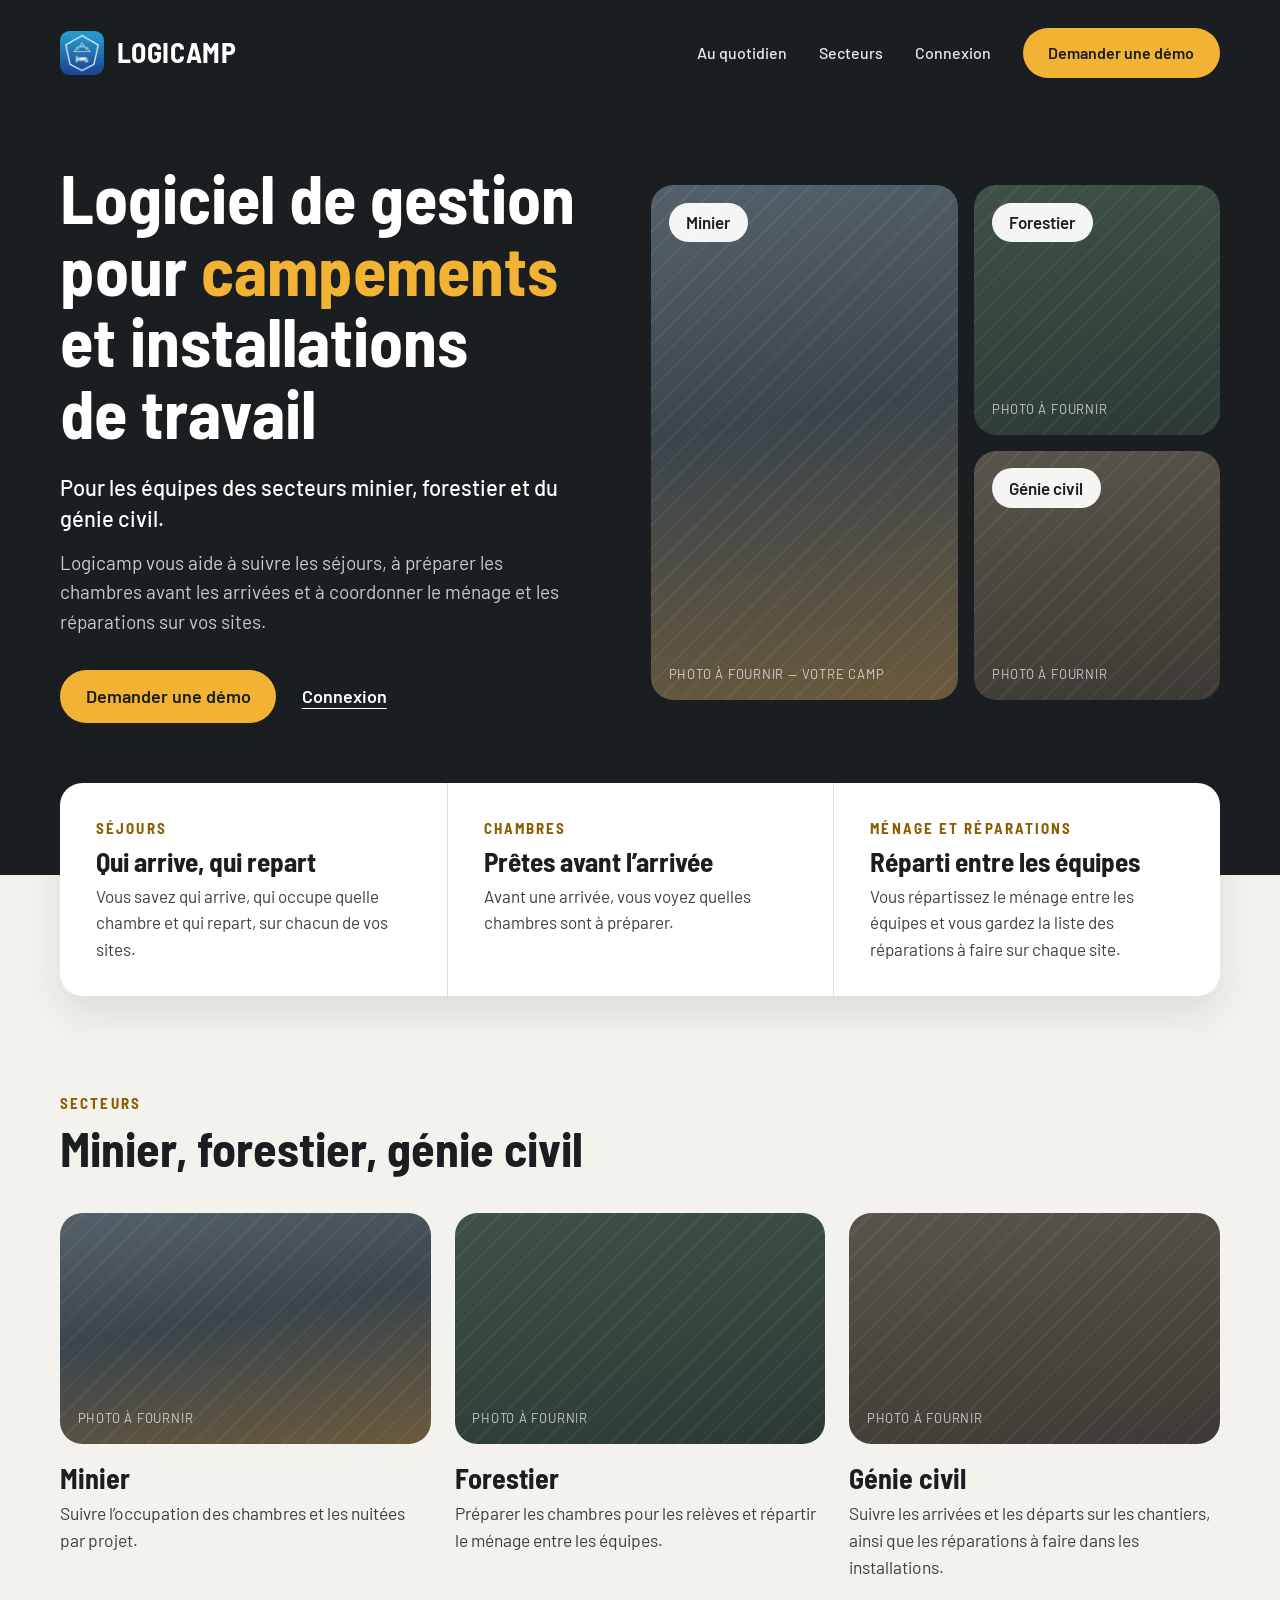
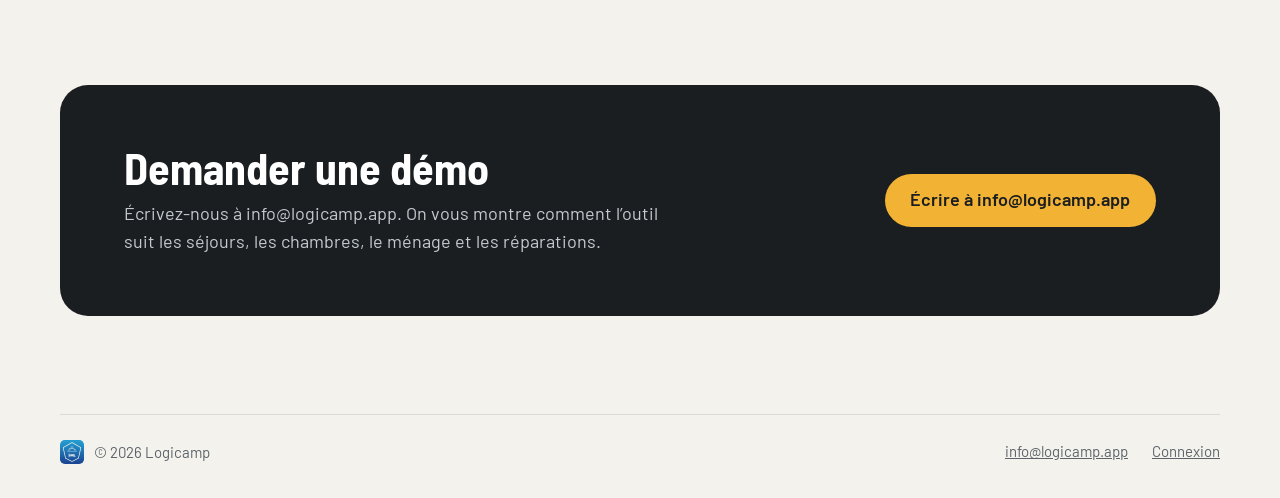
==== index.html @ d8a94d96 "Mettre le logo de Logicamp dans la vitrine Le logo de l'application (icône publique de logicamp.app)" ====
<!DOCTYPE html>
<html lang="fr-CA">
<head>
  <meta charset="utf-8">
  <meta name="viewport" content="width=device-width, initial-scale=1">

  <title>Logicamp — Logiciel de gestion pour campements et installations de travail</title>
  <meta name="description" content="Logiciel de gestion pour campements et installations de travail des secteurs minier, forestier et du génie civil : séjours, chambres, ménage et réparations.">
  <link rel="canonical" href="https://logicamp.ca/">
  <meta name="theme-color" content="#1a1e21">
  <link rel="icon" type="image/png" sizes="192x192" href="images/logo-logicamp.png">
  <link rel="apple-touch-icon" href="images/logo-logicamp.png">

  <meta property="og:type" content="website">
  <meta property="og:locale" content="fr_CA">
  <meta property="og:site_name" content="Logicamp">
  <meta property="og:url" content="https://logicamp.ca/">
  <meta property="og:title" content="Logicamp — Logiciel de gestion pour campements et installations de travail">
  <meta property="og:description" content="Logiciel de gestion pour campements et installations de travail des secteurs minier, forestier et du génie civil : séjours, chambres, ménage et réparations.">

  <link rel="preload" href="fonts/barlow-semi-condensed-latin-700-normal.woff2" as="font" type="font/woff2" crossorigin>
  <link rel="preload" href="fonts/barlow-latin-400-normal.woff2" as="font" type="font/woff2" crossorigin>
  <link rel="stylesheet" href="styles.css">
</head>
<body>

  <header class="entete-fond">
    <div class="entete contenu">
      <a class="marque" href="/"><img class="marque__logo" src="images/logo-logicamp.png" alt="" width="44" height="44">Logicamp</a>
      <nav class="navigation" aria-label="Navigation principale">
        <a href="#quotidien">Au quotidien</a>
        <a href="#secteurs">Secteurs</a>
        <a href="https://logicamp.app">Connexion</a>
        <a class="pilule" href="mailto:info@logicamp.app">Demander une démo</a>
      </nav>
    </div>
  </header>

  <main id="contenu">
  <div class="haut">
    <section class="accueil contenu">
      <div class="accueil__texte">
        <h1>Logiciel de gestion pour <em>campements</em> et installations de travail</h1>
        <p class="accueil__sous-titre">Pour les équipes des secteurs minier, forestier et du génie civil.</p>
        <p class="accueil__intro">Logicamp vous aide à suivre les séjours, à préparer les chambres avant les arrivées et à coordonner le ménage et les réparations sur vos sites.</p>
        <div class="accueil__actions">
          <a class="pilule" href="mailto:info@logicamp.app">Demander une démo</a>
          <a class="lien-clair" href="https://logicamp.app">Connexion</a>
        </div>
      </div>

      <!-- Photos à fournir : remplacer chaque <div class="photo …"> par
           <img class="photo" src="images/….jpg" alt="…"> en gardant l'étiquette. -->
      <div class="mosaique">
        <figure class="cadre cadre--haut">
          <div class="photo photo--minier" role="img" aria-label="Photo à fournir : camp minier"><span class="photo__note">Photo à fournir — votre camp</span></div>
          <figcaption class="etiquette">Minier</figcaption>
        </figure>
        <figure class="cadre">
          <div class="photo photo--forestier" role="img" aria-label="Photo à fournir : camp forestier"><span class="photo__note">Photo à fournir</span></div>
          <figcaption class="etiquette">Forestier</figcaption>
        </figure>
        <figure class="cadre">
          <div class="photo photo--civil" role="img" aria-label="Photo à fournir : chantier de génie civil"><span class="photo__note">Photo à fournir</span></div>
          <figcaption class="etiquette">Génie civil</figcaption>
        </figure>
      </div>
    </section>
  </div>

    <section class="bande" id="quotidien" aria-labelledby="titre-quotidien">
      <div class="contenu">
        <h2 class="visuellement-cache" id="titre-quotidien">Au quotidien</h2>
        <div class="bande__carte">
          <article>
            <p class="surtitre">Séjours</p>
            <h3>Qui arrive, qui repart</h3>
            <p>Vous savez qui arrive, qui occupe quelle chambre et qui repart, sur chacun de vos sites.</p>
          </article>
          <article>
            <p class="surtitre">Chambres</p>
            <h3>Prêtes avant l’arrivée</h3>
            <p>Avant une arrivée, vous voyez quelles chambres sont à préparer.</p>
          </article>
          <article>
            <p class="surtitre">Ménage et réparations</p>
            <h3>Réparti entre les équipes</h3>
            <p>Vous répartissez le ménage entre les équipes et vous gardez la liste des réparations à faire sur chaque site.</p>
          </article>
        </div>
      </div>
    </section>

    <section class="secteurs" id="secteurs" aria-labelledby="titre-secteurs">
      <div class="contenu">
        <p class="surtitre">Secteurs</p>
        <h2 id="titre-secteurs">Minier, forestier, génie civil</h2>
        <div class="cartes">
          <article class="carte">
            <div class="photo photo--minier" role="img" aria-label="Photo à fournir : camp minier"><span class="photo__note">Photo à fournir</span></div>
            <h3>Minier</h3>
            <p>Suivre l’occupation des chambres et les nuitées par projet.</p>
          </article>
          <article class="carte">
            <div class="photo photo--forestier" role="img" aria-label="Photo à fournir : camp forestier"><span class="photo__note">Photo à fournir</span></div>
            <h3>Forestier</h3>
            <p>Préparer les chambres pour les relèves et répartir le ménage entre les équipes.</p>
          </article>
          <article class="carte">
            <div class="photo photo--civil" role="img" aria-label="Photo à fournir : chantier de génie civil"><span class="photo__note">Photo à fournir</span></div>
            <h3>Génie civil</h3>
            <p>Suivre les arrivées et les départs sur les chantiers, ainsi que les réparations à faire dans les installations.</p>
          </article>
        </div>
      </div>
    </section>

    <section class="contenu" aria-labelledby="titre-demo">
      <div class="appel">
        <div>
          <h2 id="titre-demo">Demander une démo</h2>
          <p>Écrivez-nous à info@logicamp.app. On vous montre comment l’outil suit les séjours, les chambres, le ménage et les réparations.</p>
        </div>
        <a class="pilule" href="mailto:info@logicamp.app">Écrire à info@logicamp.app</a>
      </div>
    </section>
  </main>

  <footer class="pied contenu">
    <span class="pied__marque"><img src="images/logo-logicamp.png" alt="" width="24" height="24">© 2026 Logicamp</span>
    <span class="pied__liens">
      <a href="mailto:info@logicamp.app">info@logicamp.app</a>
      <a href="https://logicamp.app">Connexion</a>
    </span>
  </footer>

</body>
</html>
---- styles.css ----
/* Polices Barlow, hébergées sur place (licence SIL OFL, voir fonts/LICENSE-Barlow.txt). */
@font-face {
  font-family: "Barlow";
  font-style: normal;
  font-weight: 400;
  font-display: swap;
  src: url("fonts/barlow-latin-400-normal.woff2") format("woff2");
}

@font-face {
  font-family: "Barlow";
  font-style: normal;
  font-weight: 500;
  font-display: swap;
  src: url("fonts/barlow-latin-500-normal.woff2") format("woff2");
}

@font-face {
  font-family: "Barlow";
  font-style: normal;
  font-weight: 600;
  font-display: swap;
  src: url("fonts/barlow-latin-600-normal.woff2") format("woff2");
}

@font-face {
  font-family: "Barlow Semi Condensed";
  font-style: normal;
  font-weight: 700;
  font-display: swap;
  src: url("fonts/barlow-semi-condensed-latin-700-normal.woff2") format("woff2");
}

:root {
  --nuit: #1a1e21;
  --ambre: #f2b233;
  --ambre-fonce: #8a5d00;
  --craie: #f4f2ed;
  --texte: #3a4045;
  --texte-sur-nuit: #c4cbd0;
  --trait: #e2ded5;
  --titres: "Barlow Semi Condensed", "Arial Narrow", Arial, sans-serif;
  --courant: "Barlow", system-ui, -apple-system, "Segoe UI", Arial, sans-serif;
}

*,
*::before,
*::after {
  box-sizing: border-box;
}

html {
  scroll-behavior: smooth;
  -webkit-text-size-adjust: 100%;
}

body {
  margin: 0;
  font-family: var(--courant);
  font-size: 1.125rem;
  line-height: 1.55;
  color: var(--texte);
  background: var(--craie);
}

h1,
h2,
h3,
p,
figure {
  margin: 0;
}

h1,
h2,
h3 {
  font-family: var(--titres);
  font-weight: 700;
  line-height: 1.05;
  color: var(--nuit);
}

a:focus-visible {
  outline: 3px solid var(--ambre);
  outline-offset: 3px;
  border-radius: 6px;
}

.contenu {
  width: 100%;
  max-width: 77.5rem;
  margin: 0 auto;
  padding: 0 2.5rem;
}

.visuellement-cache {
  position: absolute;
  width: 1px;
  height: 1px;
  overflow: hidden;
  clip-path: inset(50%);
  white-space: nowrap;
}

.surtitre {
  font-family: var(--titres);
  font-weight: 700;
  font-size: 0.9375rem;
  letter-spacing: 0.14em;
  text-transform: uppercase;
  color: var(--ambre-fonce);
}

/* Boutons */

.pilule {
  display: inline-block;
  padding: 0.8rem 1.6rem;
  border-radius: 999px;
  background: var(--ambre);
  color: var(--nuit);
  font-weight: 600;
  text-decoration: none;
  transition: background-color 0.15s ease;
}

.pilule:hover {
  background: #ffc44d;
}

/* Bloc sombre : en-tête et accueil */

.haut {
  background: var(--nuit);
  color: #fff;
  padding-bottom: 9.5rem;
}

.entete-fond {
  background: var(--nuit);
}

.entete {
  display: flex;
  align-items: center;
  justify-content: space-between;
  flex-wrap: wrap;
  gap: 1rem 2rem;
  padding-top: 1.75rem;
  padding-bottom: 1.75rem;
}

.marque {
  display: inline-flex;
  align-items: center;
  gap: 0.8rem;
  font-family: var(--titres);
  font-weight: 700;
  font-size: 1.75rem;
  letter-spacing: 0.02em;
  text-transform: uppercase;
  color: #fff;
  text-decoration: none;
}

.marque__logo {
  width: 2.75rem;
  height: 2.75rem;
  border-radius: 0.6rem;
}

.navigation {
  display: flex;
  align-items: center;
  flex-wrap: wrap;
  gap: 0.75rem 2rem;
  font-size: 1rem;
  font-weight: 500;
}

.navigation a:not(.pilule) {
  color: #e6e9eb;
  text-decoration: none;
}

.navigation a:not(.pilule):hover {
  color: var(--ambre);
}

.accueil {
  display: grid;
  grid-template-columns: 1fr 1.08fr;
  gap: 4rem;
  align-items: center;
  padding-top: 3.5rem;
}

.accueil h1 {
  font-size: clamp(2.6rem, 5.4vw, 4.25rem);
  color: #fff;
  text-wrap: balance;
}

.accueil h1 em {
  font-style: normal;
  color: var(--ambre);
}

.accueil__sous-titre {
  margin-top: 1.5rem;
  font-size: 1.375rem;
  font-weight: 500;
  line-height: 1.4;
}

.accueil__intro {
  margin-top: 0.9rem;
  max-width: 32.5rem;
  font-size: 1.1875rem;
  color: var(--texte-sur-nuit);
}

.accueil__actions {
  display: flex;
  align-items: center;
  flex-wrap: wrap;
  gap: 1rem 1.6rem;
  margin-top: 2.1rem;
}

.lien-clair {
  color: #fff;
  font-weight: 600;
  text-underline-offset: 5px;
}

.lien-clair:hover {
  color: var(--ambre);
}

/* Photos */

.mosaique {
  display: grid;
  grid-template-columns: 1.25fr 1fr;
  grid-template-rows: 15.6rem 15.6rem;
  gap: 1rem;
}

.cadre {
  position: relative;
}

.cadre--haut {
  grid-row: 1 / span 2;
}

.cadre .photo {
  height: 100%;
}

.photo {
  position: relative;
  display: block;
  width: 100%;
  border-radius: 1.4rem;
  overflow: hidden;
  object-fit: cover;
  background: #3a4349;
}

/* Emplacements temporaires, en attendant les vraies photos. */
div.photo::before {
  content: "";
  position: absolute;
  inset: 0;
  background: repeating-linear-gradient(135deg, rgba(255, 255, 255, 0.05) 0 2px, transparent 2px 16px);
}

.photo--minier {
  background: linear-gradient(170deg, #55616a 0%, #3b454c 45%, #6a5a3c 100%);
}

.photo--forestier {
  background: linear-gradient(170deg, #3f5247 0%, #2c3a33 100%);
}

.photo--civil {
  background: linear-gradient(170deg, #59544b 0%, #3d3a35 100%);
}

.photo__note {
  position: absolute;
  left: 1.1rem;
  right: 1.1rem;
  bottom: 1rem;
  font-size: 0.8125rem;
  letter-spacing: 0.06em;
  text-transform: uppercase;
  color: rgba(255, 255, 255, 0.72);
}

.etiquette {
  position: absolute;
  top: 1.1rem;
  left: 1.1rem;
  padding: 0.4rem 1.1rem;
  border-radius: 999px;
  background: rgba(255, 255, 255, 0.94);
  color: var(--nuit);
  font-weight: 600;
  font-size: 1.0625rem;
}

/* Bande « Au quotidien », à cheval sur le bloc sombre */

.bande {
  position: relative;
  margin-top: -5.75rem;
}

.bande__carte {
  display: grid;
  grid-template-columns: repeat(3, 1fr);
  border-radius: 1.4rem;
  background: #fff;
  box-shadow: 0 18px 40px rgba(26, 30, 33, 0.1);
}

.bande article {
  padding: 2.1rem 2.25rem;
  border-left: 1px solid var(--trait);
}

.bande article:first-child {
  border-left: 0;
}

.bande h3 {
  margin-top: 0.4rem;
  font-size: 1.7rem;
}

.bande article p:last-child {
  margin-top: 0.5rem;
  font-size: 1.0625rem;
}

/* Secteurs */

.secteurs {
  padding: 6rem 0 6.5rem;
}

.secteurs h2 {
  margin-top: 0.5rem;
  font-size: clamp(2.1rem, 4vw, 3rem);
}

.cartes {
  display: grid;
  grid-template-columns: repeat(3, 1fr);
  gap: 1.5rem;
  margin-top: 2.5rem;
}

.carte .photo {
  height: 14.4rem;
}

.carte h3 {
  margin-top: 1.25rem;
  font-size: 1.75rem;
}

.carte p {
  margin-top: 0.4rem;
  font-size: 1.09rem;
}

/* Appel à la démo */

.appel {
  display: flex;
  align-items: center;
  justify-content: space-between;
  flex-wrap: wrap;
  gap: 1.75rem 2.5rem;
  margin-bottom: 4.5rem;
  padding: 3.75rem 4rem;
  border-radius: 1.75rem;
  background: var(--nuit);
  color: #fff;
}

.appel h2 {
  font-size: clamp(2rem, 3.6vw, 2.75rem);
  color: #fff;
}

.appel p {
  margin-top: 0.6rem;
  max-width: 35rem;
  color: var(--texte-sur-nuit);
}

/* Pied de page */

.pied {
  display: flex;
  justify-content: space-between;
  flex-wrap: wrap;
  gap: 0.5rem 2rem;
  padding-top: 1.6rem;
  padding-bottom: 2.1rem;
  font-size: 0.9375rem;
  color: #5c646a;
}

.pied::before {
  content: "";
  flex-basis: 100%;
  border-top: 1px solid #dedad2;
  margin-bottom: 1.1rem;
}

.pied__marque {
  display: inline-flex;
  align-items: center;
  gap: 0.6rem;
}

.pied__marque img {
  border-radius: 0.3rem;
}

.pied__liens {
  display: flex;
  flex-wrap: wrap;
  gap: 0.5rem 1.5rem;
}

.pied a {
  color: inherit;
}

/* Écrans moyens et petits */

@media (max-width: 62rem) {
  .accueil {
    grid-template-columns: 1fr;
    gap: 3rem;
  }

  .mosaique {
    grid-template-rows: 12rem 12rem;
  }

  .bande__carte,
  .cartes {
    grid-template-columns: 1fr;
  }

  .bande article {
    border-left: 0;
    border-top: 1px solid var(--trait);
  }

  .bande article:first-child {
    border-top: 0;
  }

  .carte .photo {
    height: 13rem;
  }
}

@media (max-width: 36rem) {
  body {
    font-size: 1.0625rem;
  }

  .contenu {
    padding: 0 1.25rem;
  }

  .haut {
    padding-bottom: 8rem;
  }

  .accueil {
    padding-top: 1.75rem;
  }

  .navigation {
    gap: 0.6rem 1.25rem;
  }

  .mosaique {
    grid-template-rows: 9.5rem 9.5rem;
  }

  .secteurs {
    padding: 4rem 0 4.5rem;
  }

  .appel {
    padding: 2.5rem 1.75rem;
  }
}

@media (prefers-reduced-motion: reduce) {
  html {
    scroll-behavior: auto;
  }

  .pilule {
    transition: none;
  }
}
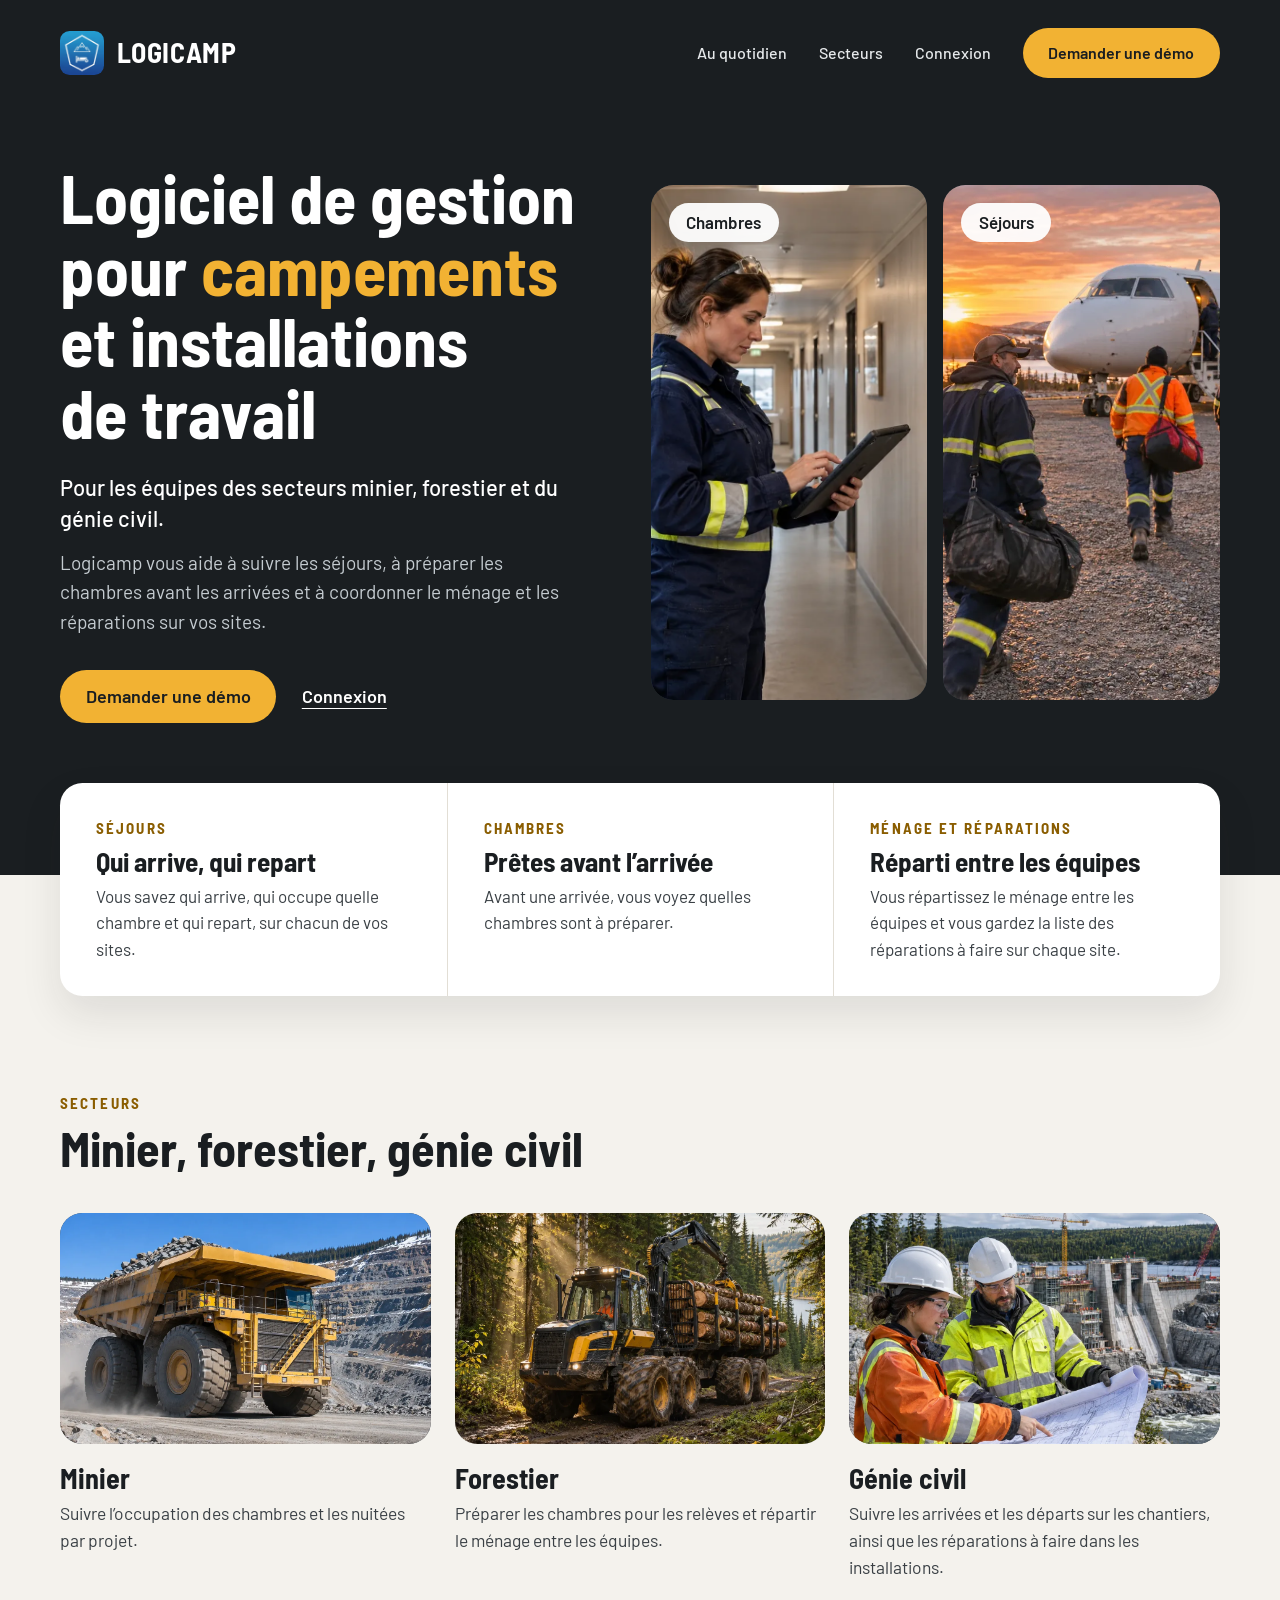
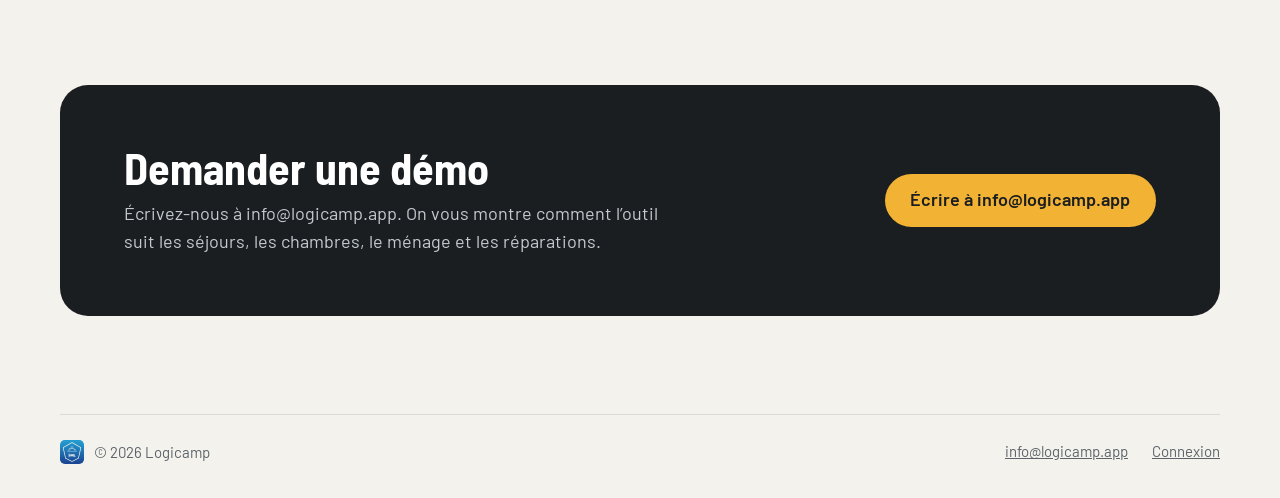
==== commit e06cefab: "Mettre les photos dans la vitrine Les emplacements provisoires sont remplacés par les cinq photos fo" ====
--- a/index.html
+++ b/index.html
@@ -49,20 +49,14 @@
         </div>
       </div>
 
-      <!-- Photos à fournir : remplacer chaque <div class="photo …"> par
-           <img class="photo" src="images/….jpg" alt="…"> en gardant l'étiquette. -->
       <div class="mosaique">
-        <figure class="cadre cadre--haut">
-          <div class="photo photo--minier" role="img" aria-label="Photo à fournir : camp minier"><span class="photo__note">Photo à fournir — votre camp</span></div>
-          <figcaption class="etiquette">Minier</figcaption>
+        <figure class="cadre">
+          <img class="photo photo--camp" src="images/gestionnaire-camp.webp" width="1448" height="1086" fetchpriority="high" alt="Gestionnaire de camp qui consulte une tablette dans le corridor des chambres">
+          <figcaption class="etiquette">Chambres</figcaption>
         </figure>
         <figure class="cadre">
-          <div class="photo photo--forestier" role="img" aria-label="Photo à fournir : camp forestier"><span class="photo__note">Photo à fournir</span></div>
-          <figcaption class="etiquette">Forestier</figcaption>
-        </figure>
-        <figure class="cadre">
-          <div class="photo photo--civil" role="img" aria-label="Photo à fournir : chantier de génie civil"><span class="photo__note">Photo à fournir</span></div>
-          <figcaption class="etiquette">Génie civil</figcaption>
+          <img class="photo photo--releve" src="images/releve-avion.webp" width="1200" height="900" alt="Travailleurs, sacs à l’épaule, qui marchent vers un avion sur une piste de gravier">
+          <figcaption class="etiquette">Séjours</figcaption>
         </figure>
       </div>
     </section>
@@ -97,17 +91,17 @@
         <h2 id="titre-secteurs">Minier, forestier, génie civil</h2>
         <div class="cartes">
           <article class="carte">
-            <div class="photo photo--minier" role="img" aria-label="Photo à fournir : camp minier"><span class="photo__note">Photo à fournir</span></div>
+            <img class="photo photo--minier" src="images/secteur-minier.webp" width="1200" height="900" loading="lazy" alt="Camion minier chargé de roche dans une mine à ciel ouvert">
             <h3>Minier</h3>
             <p>Suivre l’occupation des chambres et les nuitées par projet.</p>
           </article>
           <article class="carte">
-            <div class="photo photo--forestier" role="img" aria-label="Photo à fournir : camp forestier"><span class="photo__note">Photo à fournir</span></div>
+            <img class="photo photo--forestier" src="images/secteur-forestier.webp" width="1200" height="900" loading="lazy" alt="Porteur forestier chargé de billots sur un chemin en forêt">
             <h3>Forestier</h3>
             <p>Préparer les chambres pour les relèves et répartir le ménage entre les équipes.</p>
           </article>
           <article class="carte">
-            <div class="photo photo--civil" role="img" aria-label="Photo à fournir : chantier de génie civil"><span class="photo__note">Photo à fournir</span></div>
+            <img class="photo photo--civil" src="images/secteur-genie-civil.webp" width="1200" height="900" loading="lazy" alt="Deux travailleurs qui consultent des plans devant un barrage en construction">
             <h3>Génie civil</h3>
             <p>Suivre les arrivées et les départs sur les chantiers, ainsi que les réparations à faire dans les installations.</p>
           </article>
--- a/styles.css
+++ b/styles.css
@@ -242,17 +242,14 @@
 
 .mosaique {
   display: grid;
-  grid-template-columns: 1.25fr 1fr;
-  grid-template-rows: 15.6rem 15.6rem;
+  grid-template-columns: 1fr 1fr;
   gap: 1rem;
+  height: 32.2rem;
 }
 
 .cadre {
   position: relative;
-}
-
-.cadre--haut {
-  grid-row: 1 / span 2;
+  min-height: 0;
 }
 
 .cadre .photo {
@@ -260,44 +257,28 @@
 }
 
 .photo {
-  position: relative;
   display: block;
   width: 100%;
   border-radius: 1.4rem;
-  overflow: hidden;
   object-fit: cover;
   background: #3a4349;
 }
 
-/* Emplacements temporaires, en attendant les vraies photos. */
-div.photo::before {
-  content: "";
-  position: absolute;
-  inset: 0;
-  background: repeating-linear-gradient(135deg, rgba(255, 255, 255, 0.05) 0 2px, transparent 2px 16px);
+/* Cadrage de chaque photo dans son emplacement. */
+.photo--camp {
+  object-position: 66% center;
+}
+
+.photo--releve {
+  object-position: 68% center;
 }
 
 .photo--minier {
-  background: linear-gradient(170deg, #55616a 0%, #3b454c 45%, #6a5a3c 100%);
-}
-
-.photo--forestier {
-  background: linear-gradient(170deg, #3f5247 0%, #2c3a33 100%);
+  object-position: center 40%;
 }
 
 .photo--civil {
-  background: linear-gradient(170deg, #59544b 0%, #3d3a35 100%);
-}
-
-.photo__note {
-  position: absolute;
-  left: 1.1rem;
-  right: 1.1rem;
-  bottom: 1rem;
-  font-size: 0.8125rem;
-  letter-spacing: 0.06em;
-  text-transform: uppercase;
-  color: rgba(255, 255, 255, 0.72);
+  object-position: center 25%;
 }
 
 .etiquette {
@@ -453,7 +434,7 @@
   }
 
   .mosaique {
-    grid-template-rows: 12rem 12rem;
+    height: 26rem;
   }
 
   .bande__carte,
@@ -471,7 +452,8 @@
   }
 
   .carte .photo {
-    height: 13rem;
+    height: auto;
+    aspect-ratio: 16 / 9;
   }
 }
 
@@ -497,7 +479,19 @@
   }
 
   .mosaique {
-    grid-template-rows: 9.5rem 9.5rem;
+    height: 17rem;
+    gap: 0.6rem;
+  }
+
+  .photo {
+    border-radius: 1rem;
+  }
+
+  .etiquette {
+    top: 0.7rem;
+    left: 0.7rem;
+    padding: 0.3rem 0.85rem;
+    font-size: 0.95rem;
   }
 
   .secteurs {
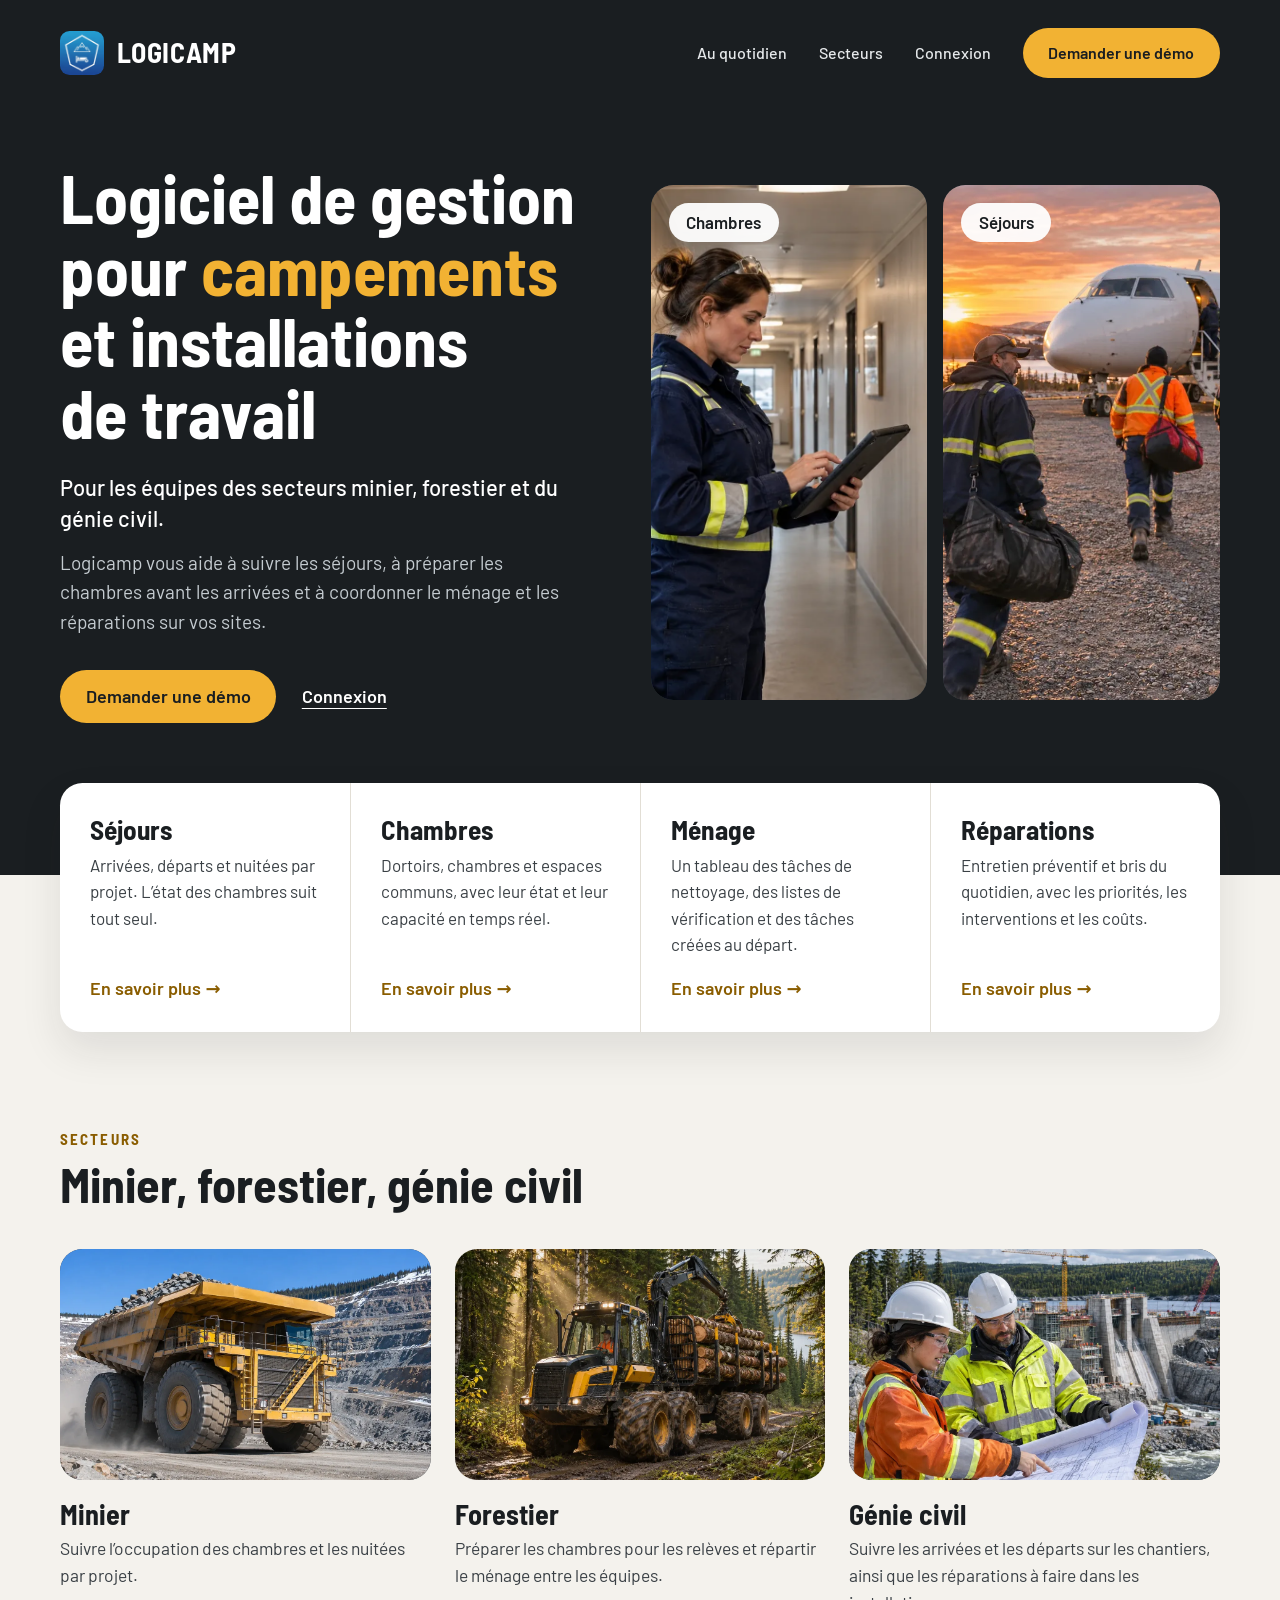
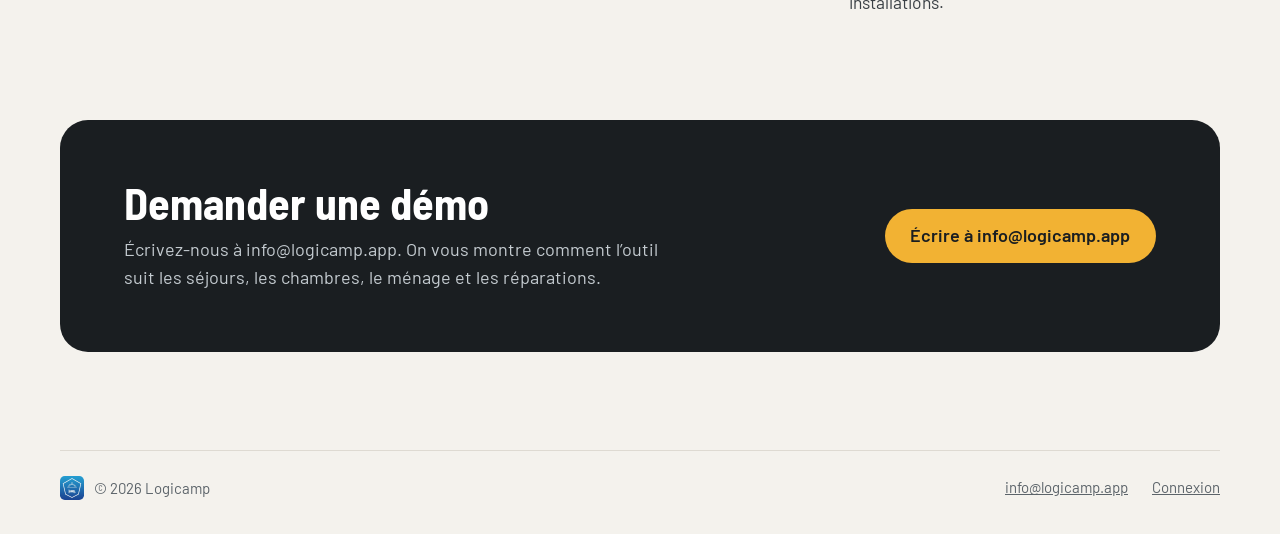
==== commit 2a454b2c: "Ajouter une page par volet et enrichir les descriptions La bande « Au quotidien » de l'accueil passe" ====
--- a/index.html
+++ b/index.html
@@ -66,21 +66,26 @@
       <div class="contenu">
         <h2 class="visuellement-cache" id="titre-quotidien">Au quotidien</h2>
         <div class="bande__carte">
-          <article>
-            <p class="surtitre">Séjours</p>
-            <h3>Qui arrive, qui repart</h3>
-            <p>Vous savez qui arrive, qui occupe quelle chambre et qui repart, sur chacun de vos sites.</p>
-          </article>
-          <article>
-            <p class="surtitre">Chambres</p>
-            <h3>Prêtes avant l’arrivée</h3>
-            <p>Avant une arrivée, vous voyez quelles chambres sont à préparer.</p>
-          </article>
-          <article>
-            <p class="surtitre">Ménage et réparations</p>
-            <h3>Réparti entre les équipes</h3>
-            <p>Vous répartissez le ménage entre les équipes et vous gardez la liste des réparations à faire sur chaque site.</p>
-          </article>
+          <a class="volet" href="sejours/">
+            <h3>Séjours</h3>
+            <p>Arrivées, départs et nuitées par projet. L’état des chambres suit tout seul.</p>
+            <span class="volet__suite">En savoir plus</span>
+          </a>
+          <a class="volet" href="chambres/">
+            <h3>Chambres</h3>
+            <p>Dortoirs, chambres et espaces communs, avec leur état et leur capacité en temps réel.</p>
+            <span class="volet__suite">En savoir plus</span>
+          </a>
+          <a class="volet" href="menage/">
+            <h3>Ménage</h3>
+            <p>Un tableau des tâches de nettoyage, des listes de vérification et des tâches créées au départ.</p>
+            <span class="volet__suite">En savoir plus</span>
+          </a>
+          <a class="volet" href="reparations/">
+            <h3>Réparations</h3>
+            <p>Entretien préventif et bris du quotidien, avec les priorités, les interventions et les coûts.</p>
+            <span class="volet__suite">En savoir plus</span>
+          </a>
         </div>
       </div>
     </section>
--- a/styles.css
+++ b/styles.css
@@ -90,7 +90,8 @@
   width: 100%;
   max-width: 77.5rem;
   margin: 0 auto;
-  padding: 0 2.5rem;
+  padding-left: 2.5rem;
+  padding-right: 2.5rem;
 }
 
 .visuellement-cache {
@@ -302,29 +303,61 @@
 
 .bande__carte {
   display: grid;
-  grid-template-columns: repeat(3, 1fr);
+  grid-template-columns: repeat(4, 1fr);
   border-radius: 1.4rem;
   background: #fff;
   box-shadow: 0 18px 40px rgba(26, 30, 33, 0.1);
-}
-
-.bande article {
-  padding: 2.1rem 2.25rem;
+  overflow: hidden;
+}
+
+/* Un volet « Au quotidien » : toute la carte est un lien vers sa page. */
+.volet {
+  display: flex;
+  flex-direction: column;
+  padding: 2rem 1.9rem 1.8rem;
   border-left: 1px solid var(--trait);
-}
-
-.bande article:first-child {
+  color: var(--texte);
+  text-decoration: none;
+  transition: background-color 0.15s ease;
+}
+
+.volet:first-child {
   border-left: 0;
 }
 
-.bande h3 {
-  margin-top: 0.4rem;
+.volet:hover {
+  background: #faf8f3;
+}
+
+.volet:focus-visible {
+  outline-offset: -3px;
+  border-radius: 1.2rem;
+}
+
+.volet h3 {
   font-size: 1.7rem;
 }
 
-.bande article p:last-child {
+.volet p {
   margin-top: 0.5rem;
+  margin-bottom: 1.1rem;
   font-size: 1.0625rem;
+}
+
+.volet__suite {
+  margin-top: auto;
+  font-weight: 600;
+  color: var(--ambre-fonce);
+}
+
+.volet__suite::after {
+  content: "\00a0→";
+  display: inline-block;
+  transition: transform 0.15s ease;
+}
+
+.volet:hover .volet__suite::after {
+  transform: translateX(0.25rem);
 }
 
 /* Secteurs */
@@ -385,6 +418,148 @@
   color: var(--texte-sur-nuit);
 }
 
+/* Pages de volets (séjours, chambres, ménage, réparations) */
+
+.haut--volet {
+  padding-bottom: 13rem;
+}
+
+.volet-tete {
+  padding-top: 3rem;
+}
+
+.fil {
+  font-size: 0.975rem;
+  color: var(--texte-sur-nuit);
+}
+
+.fil a {
+  color: var(--ambre);
+  text-underline-offset: 4px;
+}
+
+.fil span {
+  margin: 0 0.35rem;
+  opacity: 0.6;
+}
+
+.volet-tete h1 {
+  margin-top: 1rem;
+  max-width: 46rem;
+  font-size: clamp(2.4rem, 5vw, 3.75rem);
+  color: #fff;
+  text-wrap: balance;
+}
+
+.volet-tete__chapo {
+  margin-top: 1.25rem;
+  max-width: 41rem;
+  font-size: 1.25rem;
+  color: var(--texte-sur-nuit);
+}
+
+.capture {
+  position: relative;
+  margin-top: -9.5rem;
+}
+
+.capture__cadre {
+  overflow: hidden;
+  border-radius: 1.2rem;
+  background: #fff;
+  box-shadow: 0 22px 50px rgba(26, 30, 33, 0.22);
+}
+
+.capture__barre {
+  display: flex;
+  align-items: center;
+  gap: 0.45rem;
+  padding: 0.8rem 1.1rem;
+  background: #eceae4;
+  border-bottom: 1px solid var(--trait);
+}
+
+.capture__barre span {
+  width: 0.7rem;
+  height: 0.7rem;
+  border-radius: 50%;
+  background: #c9c5ba;
+}
+
+.capture__barre b {
+  margin-left: 0.9rem;
+  padding: 0.15rem 1.4rem;
+  border-radius: 999px;
+  background: #fff;
+  font-size: 0.8125rem;
+  font-weight: 500;
+  color: #6b7379;
+}
+
+.capture__image {
+  display: block;
+  width: 100%;
+  height: auto;
+}
+
+/* Emplacement temporaire, en attendant la vraie capture d'écran. */
+.capture__vide {
+  display: grid;
+  place-items: center;
+  aspect-ratio: 16 / 9;
+  padding: 1.5rem;
+  background: repeating-linear-gradient(135deg, rgba(26, 30, 33, 0.045) 0 2px, transparent 2px 16px), #f7f5f0;
+  font-size: 0.875rem;
+  letter-spacing: 0.06em;
+  text-transform: uppercase;
+  text-align: center;
+  color: #6b7379;
+}
+
+.points {
+  display: grid;
+  grid-template-columns: repeat(3, 1fr);
+  gap: 2.5rem;
+  padding-top: 5rem;
+  padding-bottom: 5.5rem;
+}
+
+.point h2 {
+  margin-top: 0.5rem;
+  font-size: 1.85rem;
+}
+
+.point p:last-child {
+  margin-top: 0.6rem;
+}
+
+.autres {
+  padding: 4.5rem 0 5.5rem;
+  border-top: 1px solid #dedad2;
+}
+
+.autres h2 {
+  margin-top: 0.5rem;
+  font-size: clamp(1.9rem, 3.4vw, 2.5rem);
+}
+
+.autres__grille {
+  display: grid;
+  grid-template-columns: repeat(3, 1fr);
+  gap: 1.25rem;
+  margin-top: 2rem;
+}
+
+.volet--carte {
+  border: 1px solid var(--trait);
+  border-radius: 1.2rem;
+  background: #fff;
+}
+
+.volet--carte:first-child {
+  border-left: 1px solid var(--trait);
+}
+
 /* Pied de page */
 
 .pied {
@@ -437,18 +612,28 @@
     height: 26rem;
   }
 
-  .bande__carte,
-  .cartes {
+  .bande__carte {
+    grid-template-columns: 1fr 1fr;
+  }
+
+  .bande__carte .volet:nth-child(odd) {
+    border-left: 0;
+  }
+
+  .bande__carte .volet:nth-child(n + 3) {
+    border-top: 1px solid var(--trait);
+  }
+
+  .cartes,
+  .points,
+  .autres__grille {
     grid-template-columns: 1fr;
   }
 
-  .bande article {
-    border-left: 0;
-    border-top: 1px solid var(--trait);
-  }
-
-  .bande article:first-child {
-    border-top: 0;
+  .points {
+    gap: 2.25rem;
+    padding-top: 3.5rem;
+    padding-bottom: 4rem;
   }
 
   .carte .photo {
@@ -463,7 +648,8 @@
   }
 
   .contenu {
-    padding: 0 1.25rem;
+    padding-left: 1.25rem;
+    padding-right: 1.25rem;
   }
 
   .haut {
@@ -494,6 +680,35 @@
     font-size: 0.95rem;
   }
 
+  .bande__carte {
+    grid-template-columns: 1fr;
+  }
+
+  .bande__carte .volet {
+    border-left: 0;
+    border-top: 1px solid var(--trait);
+  }
+
+  .bande__carte .volet:first-child {
+    border-top: 0;
+  }
+
+  .haut--volet {
+    padding-bottom: 8rem;
+  }
+
+  .volet-tete {
+    padding-top: 1.5rem;
+  }
+
+  .capture {
+    margin-top: -5.5rem;
+  }
+
+  .capture__barre b {
+    display: none;
+  }
+
   .secteurs {
     padding: 4rem 0 4.5rem;
   }
@@ -508,7 +723,9 @@
     scroll-behavior: auto;
   }
 
-  .pilule {
+  .pilule,
+  .volet,
+  .volet__suite::after {
     transition: none;
   }
 }
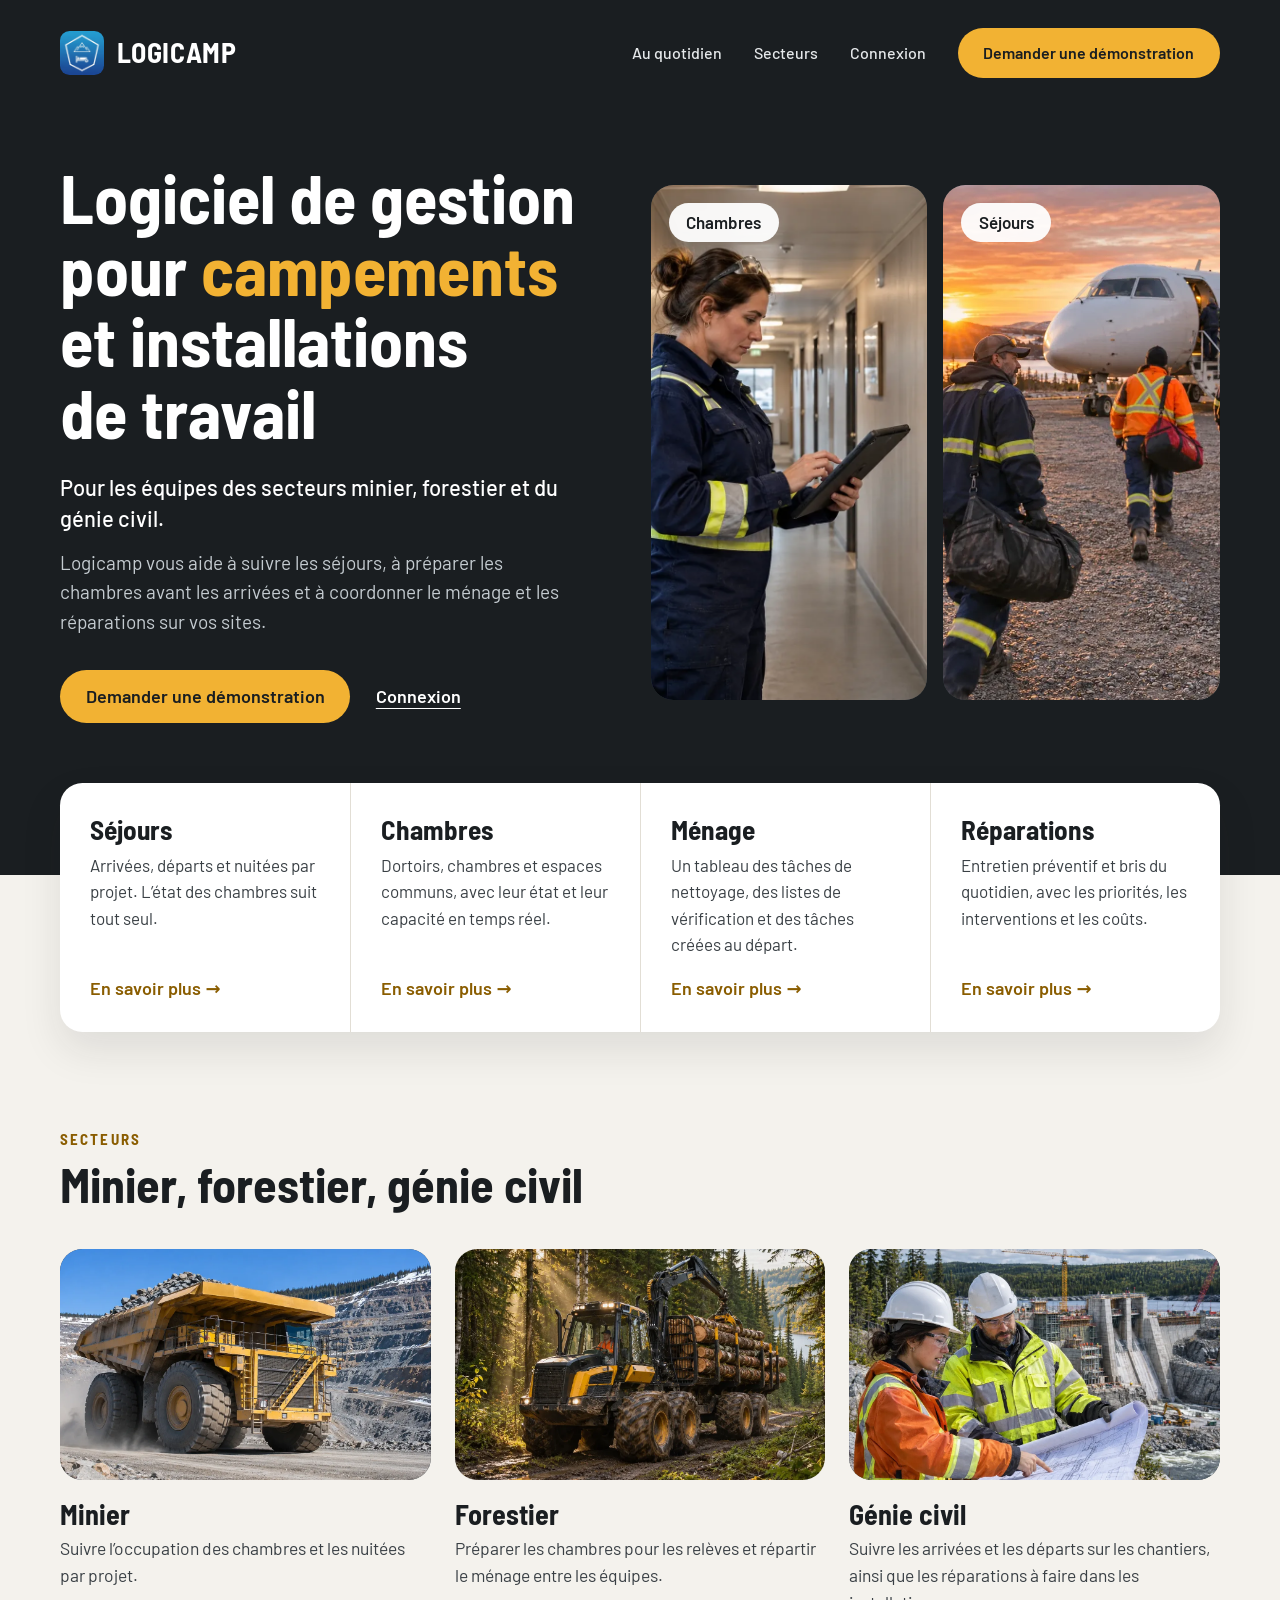
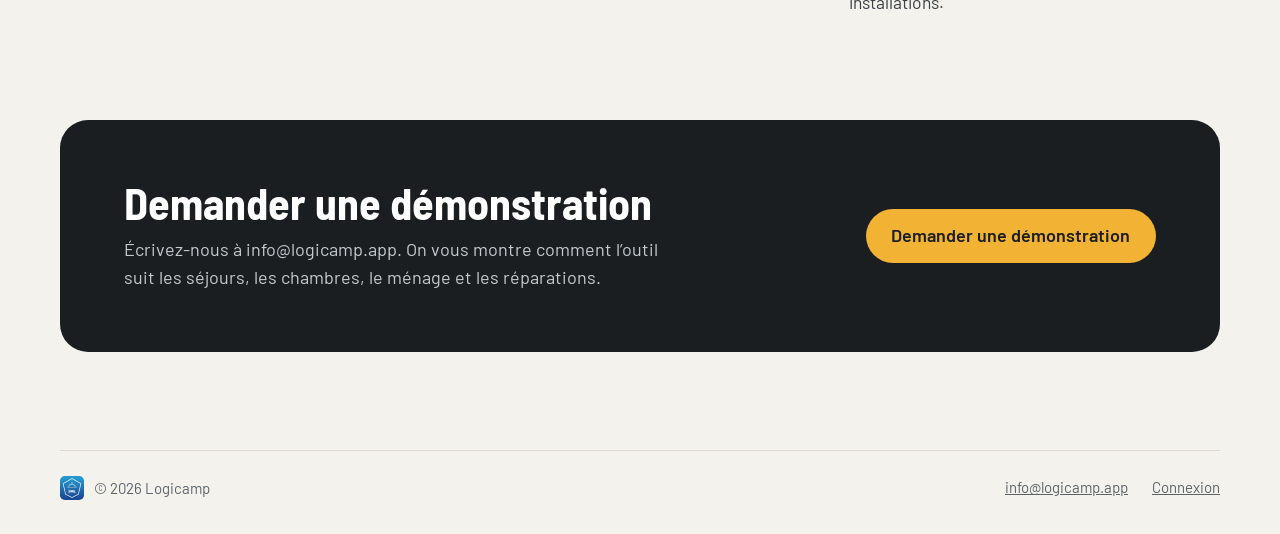
==== commit 4b65b7bf: "Uniformiser les boutons avec « Demander une démonstration » L'accueil utilisait encore « Demander un" ====
--- a/index.html
+++ b/index.html
@@ -31,7 +31,7 @@
         <a href="#quotidien">Au quotidien</a>
         <a href="#secteurs">Secteurs</a>
         <a href="https://logicamp.app">Connexion</a>
-        <a class="pilule" href="mailto:info@logicamp.app">Demander une démo</a>
+        <a class="pilule" href="mailto:info@logicamp.app">Demander une démonstration</a>
       </nav>
     </div>
   </header>
@@ -44,7 +44,7 @@
         <p class="accueil__sous-titre">Pour les équipes des secteurs minier, forestier et du génie civil.</p>
         <p class="accueil__intro">Logicamp vous aide à suivre les séjours, à préparer les chambres avant les arrivées et à coordonner le ménage et les réparations sur vos sites.</p>
         <div class="accueil__actions">
-          <a class="pilule" href="mailto:info@logicamp.app">Demander une démo</a>
+          <a class="pilule" href="mailto:info@logicamp.app">Demander une démonstration</a>
           <a class="lien-clair" href="https://logicamp.app">Connexion</a>
         </div>
       </div>
@@ -117,10 +117,10 @@
     <section class="contenu" aria-labelledby="titre-demo">
       <div class="appel">
         <div>
-          <h2 id="titre-demo">Demander une démo</h2>
+          <h2 id="titre-demo">Demander une démonstration</h2>
           <p>Écrivez-nous à info@logicamp.app. On vous montre comment l’outil suit les séjours, les chambres, le ménage et les réparations.</p>
         </div>
-        <a class="pilule" href="mailto:info@logicamp.app">Écrire à info@logicamp.app</a>
+        <a class="pilule" href="mailto:info@logicamp.app">Demander une démonstration</a>
       </div>
     </section>
   </main>
--- a/styles.css
+++ b/styles.css
@@ -425,6 +425,10 @@
 }
 
 .volet-tete {
+  display: grid;
+  grid-template-columns: 1.1fr 0.9fr;
+  gap: 4rem;
+  align-items: center;
   padding-top: 3rem;
 }
 
@@ -445,18 +449,47 @@
 
 .volet-tete h1 {
   margin-top: 1rem;
-  max-width: 46rem;
-  font-size: clamp(2.4rem, 5vw, 3.75rem);
+  font-size: clamp(2.4rem, 4.6vw, 3.6rem);
   color: #fff;
   text-wrap: balance;
 }
 
 .volet-tete__chapo {
   margin-top: 1.25rem;
-  max-width: 41rem;
-  font-size: 1.25rem;
+  font-size: 1.1875rem;
   color: var(--texte-sur-nuit);
 }
+
+.volet-tete__photo .photo {
+  height: 24rem;
+}
+
+.photo--releve-large {
+  object-position: 40% center;
+}
+
+.photo--camp-large {
+  object-position: 60% 30%;
+}
+
+.photo--civil-large {
+  object-position: 30% 25%;
+}
+
+/* Emplacement temporaire, en attendant la vraie photo. */
+.photo--vide {
+  display: grid;
+  place-items: center;
+  padding: 1.5rem;
+  background: repeating-linear-gradient(135deg, rgba(255, 255, 255, 0.05) 0 2px, transparent 2px 16px), #2b3237;
+  font-size: 0.8125rem;
+  letter-spacing: 0.06em;
+  text-transform: uppercase;
+  text-align: center;
+  color: rgba(255, 255, 255, 0.72);
+}
+
+/* Captures d'écran de l'application, dans un cadre de navigateur. */
 
 .capture {
   position: relative;
@@ -468,6 +501,11 @@
   border-radius: 1.2rem;
   background: #fff;
   box-shadow: 0 22px 50px rgba(26, 30, 33, 0.22);
+}
+
+.capture__cadre--petit {
+  border: 1px solid var(--trait);
+  box-shadow: 0 14px 34px rgba(26, 30, 33, 0.1);
 }
 
 .capture__barre {
@@ -509,33 +547,136 @@
   aspect-ratio: 16 / 9;
   padding: 1.5rem;
   background: repeating-linear-gradient(135deg, rgba(26, 30, 33, 0.045) 0 2px, transparent 2px 16px), #f7f5f0;
-  font-size: 0.875rem;
+  font-size: 0.8125rem;
   letter-spacing: 0.06em;
   text-transform: uppercase;
   text-align: center;
   color: #6b7379;
 }
 
-.points {
+.capture__cadre--petit .capture__vide {
+  aspect-ratio: 4 / 3;
+}
+
+/* Fonctionnalités détaillées */
+
+.fonctions {
+  display: grid;
+  grid-template-columns: 1fr 2fr;
+  gap: 4rem;
+  padding-top: 5.5rem;
+  padding-bottom: 5rem;
+}
+
+.fonctions h2 {
+  margin-top: 0.5rem;
+  font-size: clamp(1.9rem, 3.2vw, 2.5rem);
+  text-wrap: balance;
+}
+
+.fonctions__acces {
+  margin-top: 1.5rem;
+  padding-top: 1.25rem;
+  border-top: 1px solid #dedad2;
+  font-size: 1rem;
+  color: #5c646a;
+}
+
+.fonctions__grille {
+  display: grid;
+  grid-template-columns: 1fr 1fr;
+  gap: 2.5rem 3rem;
+}
+
+.fonction {
+  padding-top: 1.1rem;
+  border-top: 3px solid var(--ambre);
+}
+
+.fonction h3 {
+  font-size: 1.5rem;
+}
+
+.fonction p {
+  margin-top: 0.5rem;
+  font-size: 1.0625rem;
+}
+
+/* Rangées texte + capture */
+
+.apercus {
+  display: grid;
+  gap: 5rem;
+  padding-top: 1.5rem;
+  padding-bottom: 6rem;
+}
+
+.apercu {
+  display: grid;
+  grid-template-columns: 1fr 1.15fr;
+  gap: 4.5rem;
+  align-items: center;
+}
+
+.apercu--inverse .apercu__texte {
+  order: 2;
+}
+
+.apercu h2 {
+  margin-top: 0.5rem;
+  font-size: clamp(1.8rem, 3vw, 2.4rem);
+  text-wrap: balance;
+}
+
+.apercu__texte p:last-child {
+  margin-top: 0.9rem;
+  font-size: 1.1875rem;
+}
+
+/* Avantages pour le gestionnaire */
+
+.avantages {
+  padding: 5.5rem 0 6rem;
+  background: var(--nuit);
+  color: #fff;
+}
+
+.surtitre--clair {
+  color: var(--ambre);
+}
+
+.avantages h2 {
+  margin-top: 0.5rem;
+  font-size: clamp(2rem, 3.6vw, 2.75rem);
+  color: #fff;
+}
+
+.avantages__grille {
   display: grid;
   grid-template-columns: repeat(3, 1fr);
   gap: 2.5rem;
-  padding-top: 5rem;
-  padding-bottom: 5.5rem;
-}
-
-.point h2 {
-  margin-top: 0.5rem;
-  font-size: 1.85rem;
-}
-
-.point p:last-child {
+  margin-top: 3rem;
+}
+
+.avantage {
+  padding-top: 1.25rem;
+  border-top: 1px solid rgba(255, 255, 255, 0.22);
+}
+
+.avantage h3 {
+  font-size: 1.6rem;
+  color: #fff;
+}
+
+.avantage p {
   margin-top: 0.6rem;
-}
+  color: var(--texte-sur-nuit);
+}
+
+/* Liens vers les autres volets */
 
 .autres {
-  padding: 4.5rem 0 5.5rem;
-  border-top: 1px solid #dedad2;
+  padding: 5rem 0 5.5rem;
 }
 
 .autres h2 {
@@ -625,15 +766,44 @@
   }
 
   .cartes,
-  .points,
-  .autres__grille {
+  .autres__grille,
+  .avantages__grille {
     grid-template-columns: 1fr;
   }
 
-  .points {
-    gap: 2.25rem;
-    padding-top: 3.5rem;
-    padding-bottom: 4rem;
+  .volet-tete,
+  .fonctions,
+  .apercu {
+    grid-template-columns: 1fr;
+    gap: 2.5rem;
+  }
+
+  .volet-tete__photo .photo {
+    height: auto;
+    aspect-ratio: 16 / 10;
+  }
+
+  .fonctions {
+    padding-top: 4rem;
+    padding-bottom: 3.5rem;
+  }
+
+  .apercus {
+    gap: 3.5rem;
+    padding-bottom: 4.5rem;
+  }
+
+  .apercu--inverse .apercu__texte {
+    order: 0;
+  }
+
+  .avantages {
+    padding: 4rem 0 4.5rem;
+  }
+
+  .avantages__grille {
+    gap: 2rem;
+    margin-top: 2.25rem;
   }
 
   .carte .photo {
@@ -701,6 +871,11 @@
     padding-top: 1.5rem;
   }
 
+  .fonctions__grille {
+    grid-template-columns: 1fr;
+    gap: 2rem;
+  }
+
   .capture {
     margin-top: -5.5rem;
   }
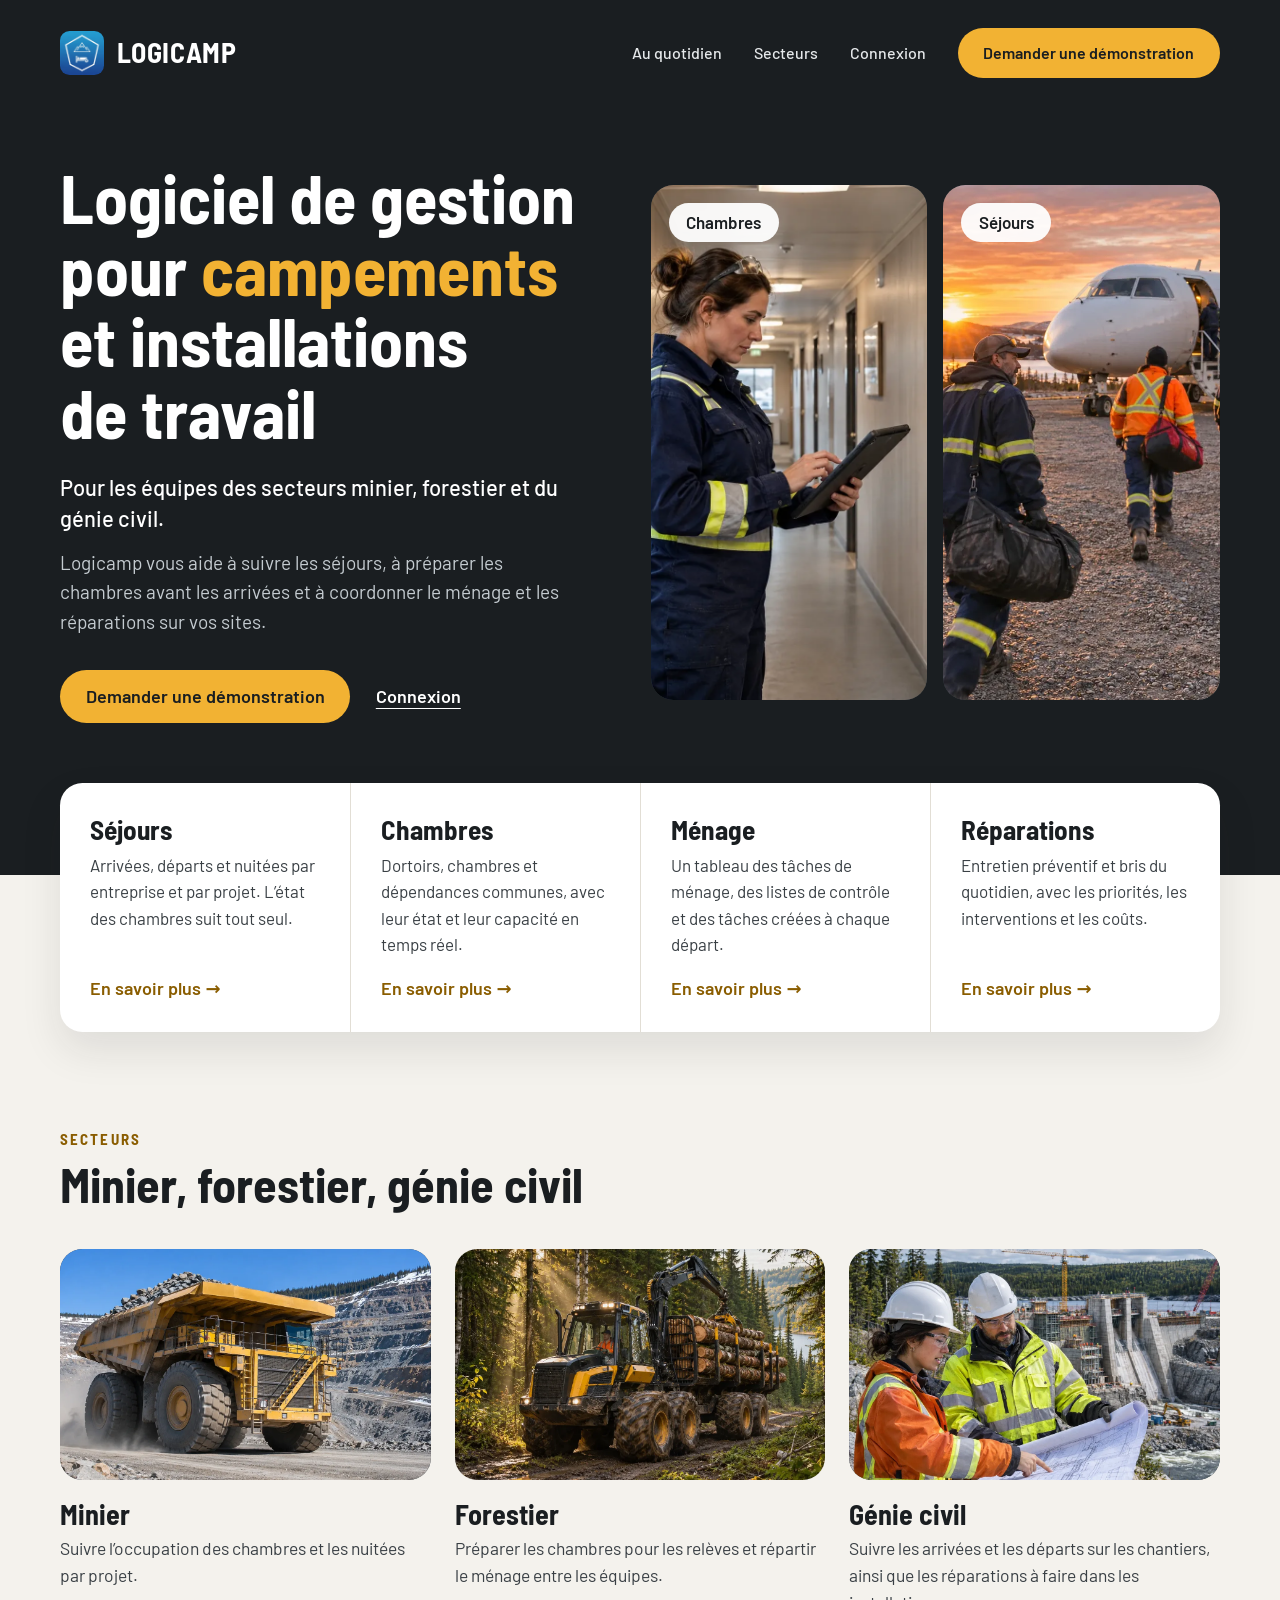
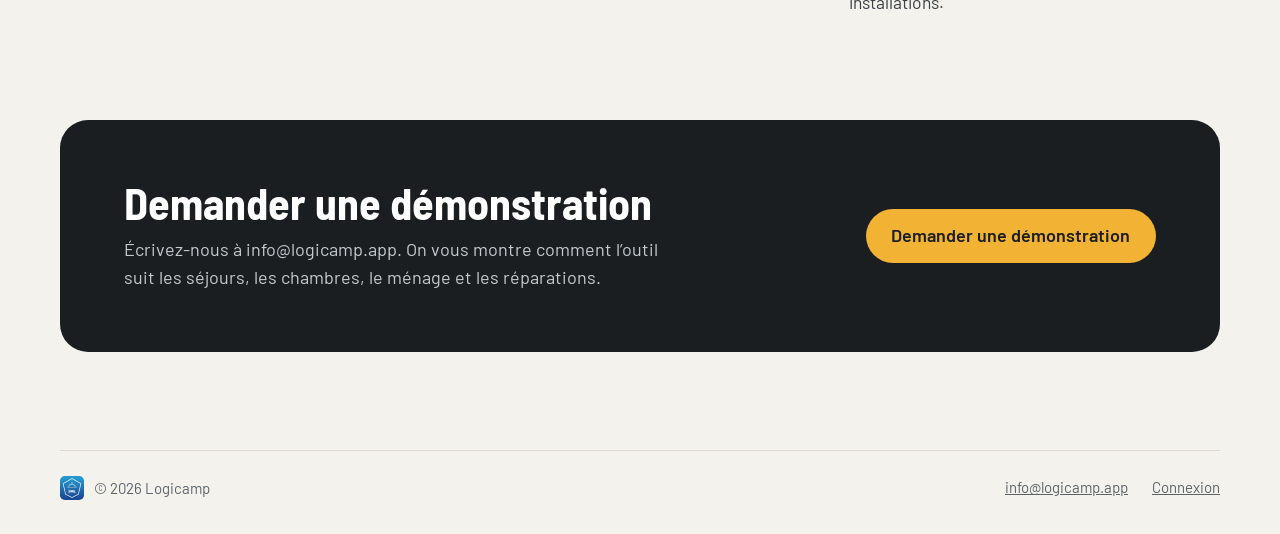
==== commit 97505680: "Mettre de vraies captures de Logicamp et un contenu vérifié dans le code Les quatre pages de volets " ====
--- a/index.html
+++ b/index.html
@@ -68,17 +68,17 @@
         <div class="bande__carte">
           <a class="volet" href="sejours/">
             <h3>Séjours</h3>
-            <p>Arrivées, départs et nuitées par projet. L’état des chambres suit tout seul.</p>
+            <p>Arrivées, départs et nuitées par entreprise et par projet. L’état des chambres suit tout seul.</p>
             <span class="volet__suite">En savoir plus</span>
           </a>
           <a class="volet" href="chambres/">
             <h3>Chambres</h3>
-            <p>Dortoirs, chambres et espaces communs, avec leur état et leur capacité en temps réel.</p>
+            <p>Dortoirs, chambres et dépendances communes, avec leur état et leur capacité en temps réel.</p>
             <span class="volet__suite">En savoir plus</span>
           </a>
           <a class="volet" href="menage/">
             <h3>Ménage</h3>
-            <p>Un tableau des tâches de nettoyage, des listes de vérification et des tâches créées au départ.</p>
+            <p>Un tableau des tâches de ménage, des listes de contrôle et des tâches créées à chaque départ.</p>
             <span class="volet__suite">En savoir plus</span>
           </a>
           <a class="volet" href="reparations/">
--- a/styles.css
+++ b/styles.css
@@ -540,22 +540,75 @@
   height: auto;
 }
 
-/* Emplacement temporaire, en attendant la vraie capture d'écran. */
-.capture__vide {
-  display: grid;
-  place-items: center;
-  aspect-ratio: 16 / 9;
-  padding: 1.5rem;
-  background: repeating-linear-gradient(135deg, rgba(26, 30, 33, 0.045) 0 2px, transparent 2px 16px), #f7f5f0;
-  font-size: 0.8125rem;
-  letter-spacing: 0.06em;
-  text-transform: uppercase;
+.capture__note {
+  margin-top: 1.1rem;
+  font-size: 0.9rem;
   text-align: center;
   color: #6b7379;
 }
 
-.capture__cadre--petit .capture__vide {
-  aspect-ratio: 4 / 3;
+/* Cadre d'ordinateur portable, pour la grande capture. */
+
+.portable {
+  margin: 0 3.5%;
+}
+
+.portable__ecran {
+  overflow: hidden;
+  padding: 0.7rem 0.7rem 0;
+  border: 1px solid #454d53;
+  border-bottom: 0;
+  border-radius: 1.1rem 1.1rem 0 0;
+  background: #2a3035;
+  box-shadow: 0 22px 50px rgba(26, 30, 33, 0.28);
+}
+
+.portable__ecran .capture__image {
+  border-radius: 0.35rem 0.35rem 0 0;
+}
+
+.portable__base {
+  position: relative;
+  height: 1.05rem;
+  margin: 0 -3.8%;
+  border-radius: 0 0 0.9rem 0.9rem;
+  background: linear-gradient(#d5d1c8, #aeaaa0);
+  box-shadow: 0 10px 24px rgba(26, 30, 33, 0.18);
+}
+
+.portable__base::before {
+  content: "";
+  position: absolute;
+  top: 0;
+  left: 50%;
+  width: 14%;
+  height: 0.4rem;
+  border-radius: 0 0 0.5rem 0.5rem;
+  background: #9d998f;
+  transform: translateX(-50%);
+}
+
+/* Cadre de téléphone, posé sur un fond teinté. */
+
+.scene {
+  display: grid;
+  place-items: center;
+  padding: 2.75rem 1.5rem;
+  border-radius: 1.4rem;
+  background: #e7e3d9;
+}
+
+.telephone {
+  position: relative;
+  width: min(17.5rem, 78%);
+  padding: 0.55rem;
+  border-radius: 2.5rem;
+  background: var(--nuit);
+  box-shadow: 0 24px 50px rgba(26, 30, 33, 0.3), inset 0 0 0 1px #454d53;
+}
+
+.telephone .capture__image {
+  border-radius: 2rem;
 }
 
 /* Fonctionnalités détaillées */
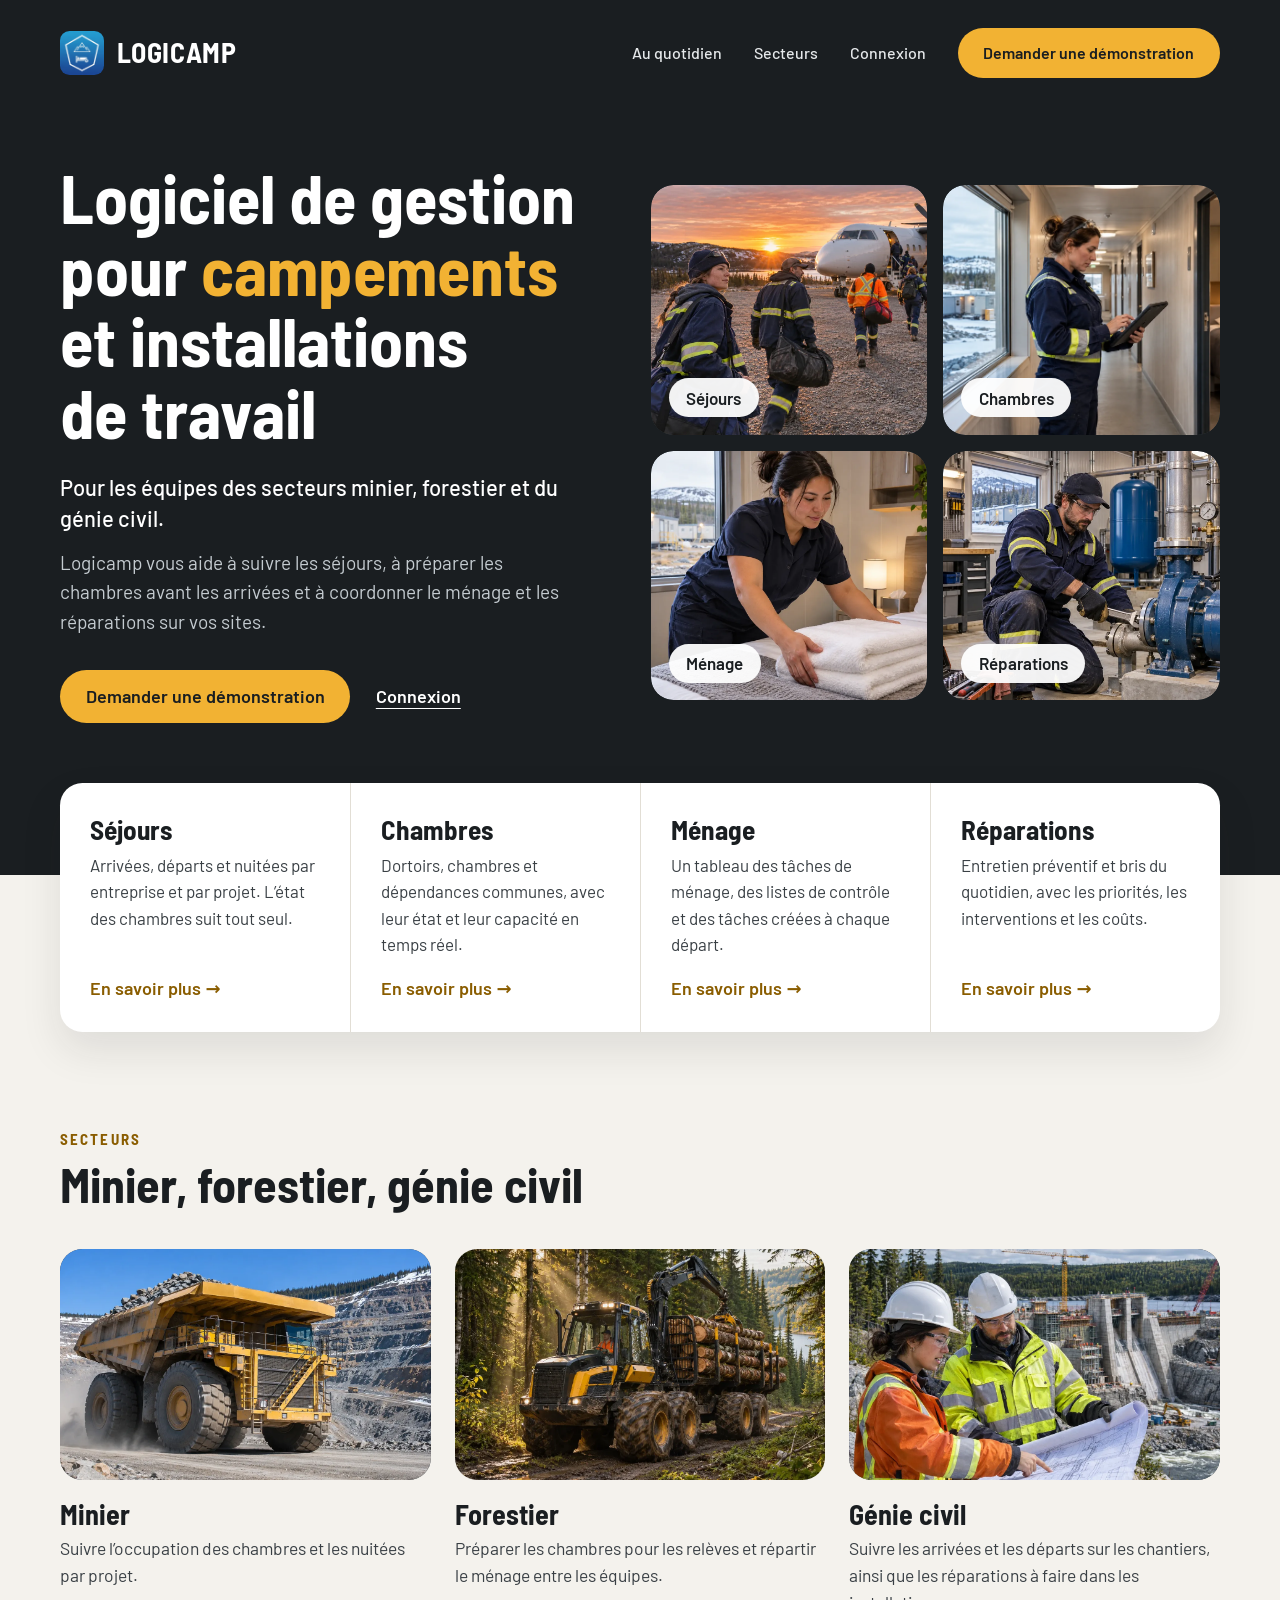
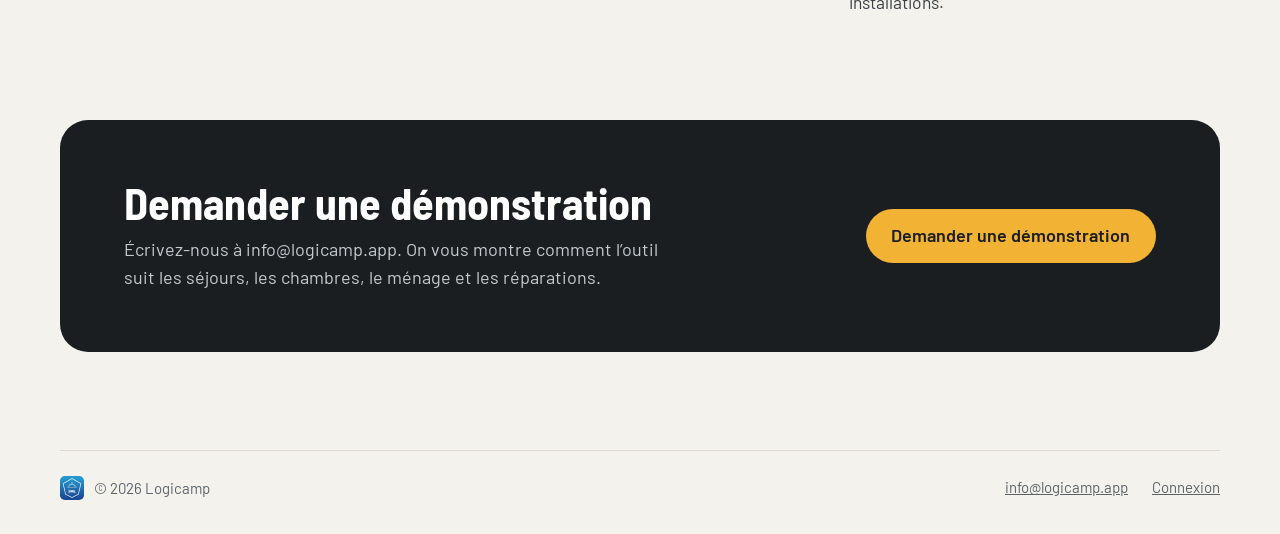
==== commit 95d225d8: "Afficher quatre photos sur l'accueil, une par volet Le bloc d'accueil montrait deux photos (Chambres" ====
--- a/index.html
+++ b/index.html
@@ -50,14 +50,22 @@
       </div>
 
       <div class="mosaique">
-        <figure class="cadre">
-          <img class="photo photo--camp" src="images/gestionnaire-camp.webp" width="1448" height="1086" fetchpriority="high" alt="Gestionnaire de camp qui consulte une tablette dans le corridor des chambres">
-          <figcaption class="etiquette">Chambres</figcaption>
-        </figure>
-        <figure class="cadre">
-          <img class="photo photo--releve" src="images/releve-avion.webp" width="1200" height="900" alt="Travailleurs, sacs à l’épaule, qui marchent vers un avion sur une piste de gravier">
-          <figcaption class="etiquette">Séjours</figcaption>
-        </figure>
+        <a class="cadre" href="sejours/">
+          <img class="photo photo--releve" src="images/releve-avion.webp" width="1200" height="900" fetchpriority="high" alt="Travailleurs, sacs à l’épaule, qui marchent vers un avion sur une piste de gravier">
+          <span class="etiquette">Séjours</span>
+        </a>
+        <a class="cadre" href="chambres/">
+          <img class="photo photo--camp" src="images/gestionnaire-camp.webp" width="1448" height="1086" alt="Gestionnaire de camp qui consulte une tablette dans le corridor des chambres">
+          <span class="etiquette">Chambres</span>
+        </a>
+        <a class="cadre" href="menage/">
+          <img class="photo photo--menage" src="images/preposee-menage.webp" width="1200" height="900" alt="Préposée à l’entretien ménager qui dépose des serviettes propres sur un lit">
+          <span class="etiquette">Ménage</span>
+        </a>
+        <a class="cadre" href="reparations/">
+          <img class="photo photo--technicien" src="images/technicien-maintenance.webp" width="1200" height="900" alt="Technicien de maintenance qui serre le raccord d’une pompe">
+          <span class="etiquette">Réparations</span>
+        </a>
       </div>
     </section>
   </div>
--- a/styles.css
+++ b/styles.css
@@ -241,20 +241,30 @@
 
 /* Photos */
 
+/* Quatre photos, une par volet : chacune mène à sa page. */
 .mosaique {
   display: grid;
   grid-template-columns: 1fr 1fr;
+  grid-template-rows: 1fr 1fr;
   gap: 1rem;
   height: 32.2rem;
 }
 
 .cadre {
   position: relative;
+  display: block;
   min-height: 0;
+  overflow: hidden;
+  border-radius: 1.4rem;
 }
 
 .cadre .photo {
   height: 100%;
+  transition: transform 0.3s ease;
+}
+
+.cadre:hover .photo {
+  transform: scale(1.04);
 }
 
 .photo {
@@ -267,11 +277,19 @@
 
 /* Cadrage de chaque photo dans son emplacement. */
 .photo--camp {
-  object-position: 66% center;
+  object-position: 58% 35%;
 }
 
 .photo--releve {
-  object-position: 68% center;
+  object-position: 35% center;
+}
+
+.photo--menage {
+  object-position: 45% 30%;
+}
+
+.photo--technicien {
+  object-position: 45% 35%;
 }
 
 .photo--minier {
@@ -282,9 +300,10 @@
   object-position: center 25%;
 }
 
+/* En bas à gauche, pour ne jamais couvrir un visage. */
 .etiquette {
   position: absolute;
-  top: 1.1rem;
+  bottom: 1.1rem;
   left: 1.1rem;
   padding: 0.4rem 1.1rem;
   border-radius: 999px;
@@ -476,17 +495,21 @@
   object-position: 30% 25%;
 }
 
-/* Emplacement temporaire, en attendant la vraie photo. */
-.photo--vide {
-  display: grid;
-  place-items: center;
-  padding: 1.5rem;
-  background: repeating-linear-gradient(135deg, rgba(255, 255, 255, 0.05) 0 2px, transparent 2px 16px), #2b3237;
-  font-size: 0.8125rem;
-  letter-spacing: 0.06em;
-  text-transform: uppercase;
-  text-align: center;
-  color: rgba(255, 255, 255, 0.72);
+.photo--menage-large {
+  object-position: 45% 30%;
+}
+
+.photo--technicien-large {
+  object-position: 45% 35%;
+}
+
+/* Haut de page sans photo : une seule colonne. */
+.volet-tete--seul {
+  grid-template-columns: 1fr;
+}
+
+.volet-tete--seul .volet-tete__texte {
+  max-width: 46rem;
 }
 
 /* Captures d'écran de l'application, dans un cadre de navigateur. */
@@ -803,7 +826,7 @@
   }
 
   .mosaique {
-    height: 26rem;
+    height: 34rem;
   }
 
   .bande__carte {
@@ -888,17 +911,18 @@
   }
 
   .mosaique {
-    height: 17rem;
+    height: 17.5rem;
     gap: 0.6rem;
   }
 
-  .photo {
+  .photo,
+  .cadre {
     border-radius: 1rem;
   }
 
   .etiquette {
-    top: 0.7rem;
-    left: 0.7rem;
+    bottom: 0.6rem;
+    left: 0.6rem;
     padding: 0.3rem 0.85rem;
     font-size: 0.95rem;
   }
@@ -953,7 +977,8 @@
 
   .pilule,
   .volet,
-  .volet__suite::after {
+  .volet__suite::after,
+  .cadre .photo {
     transition: none;
   }
 }
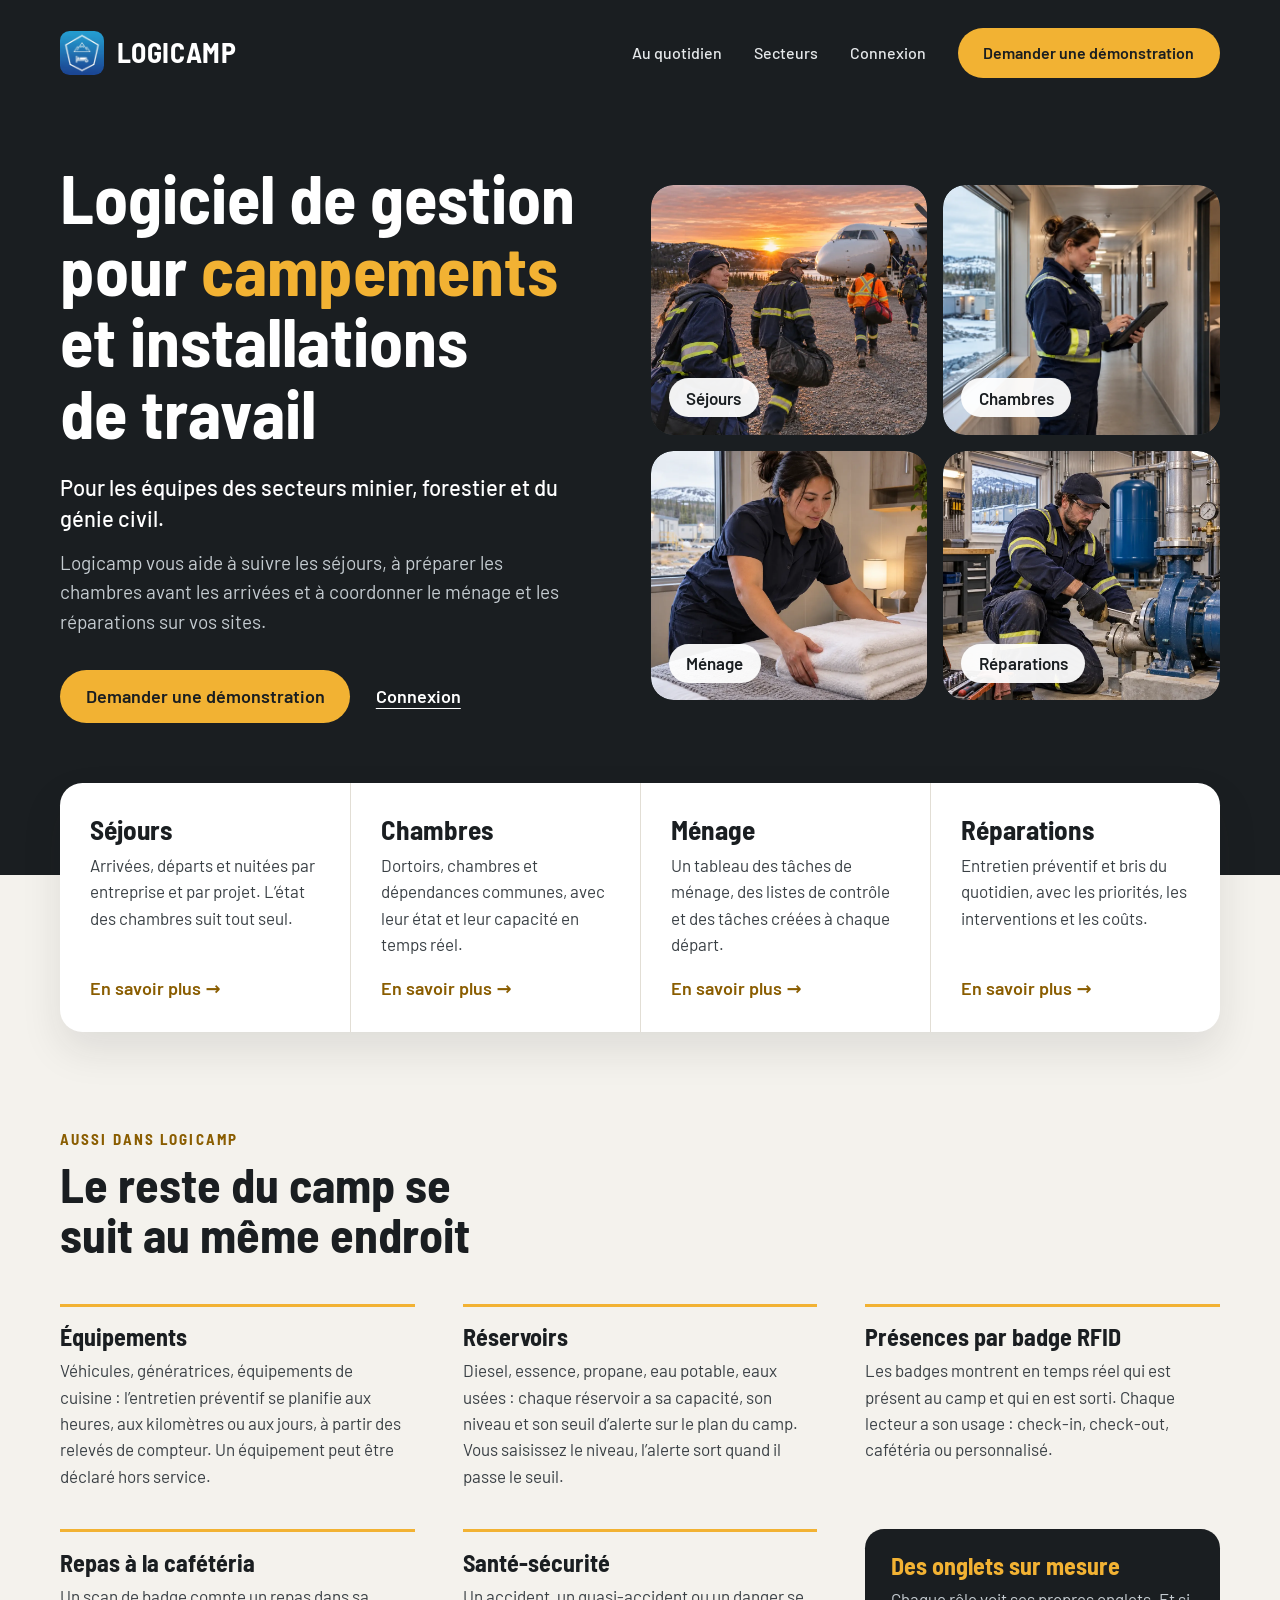
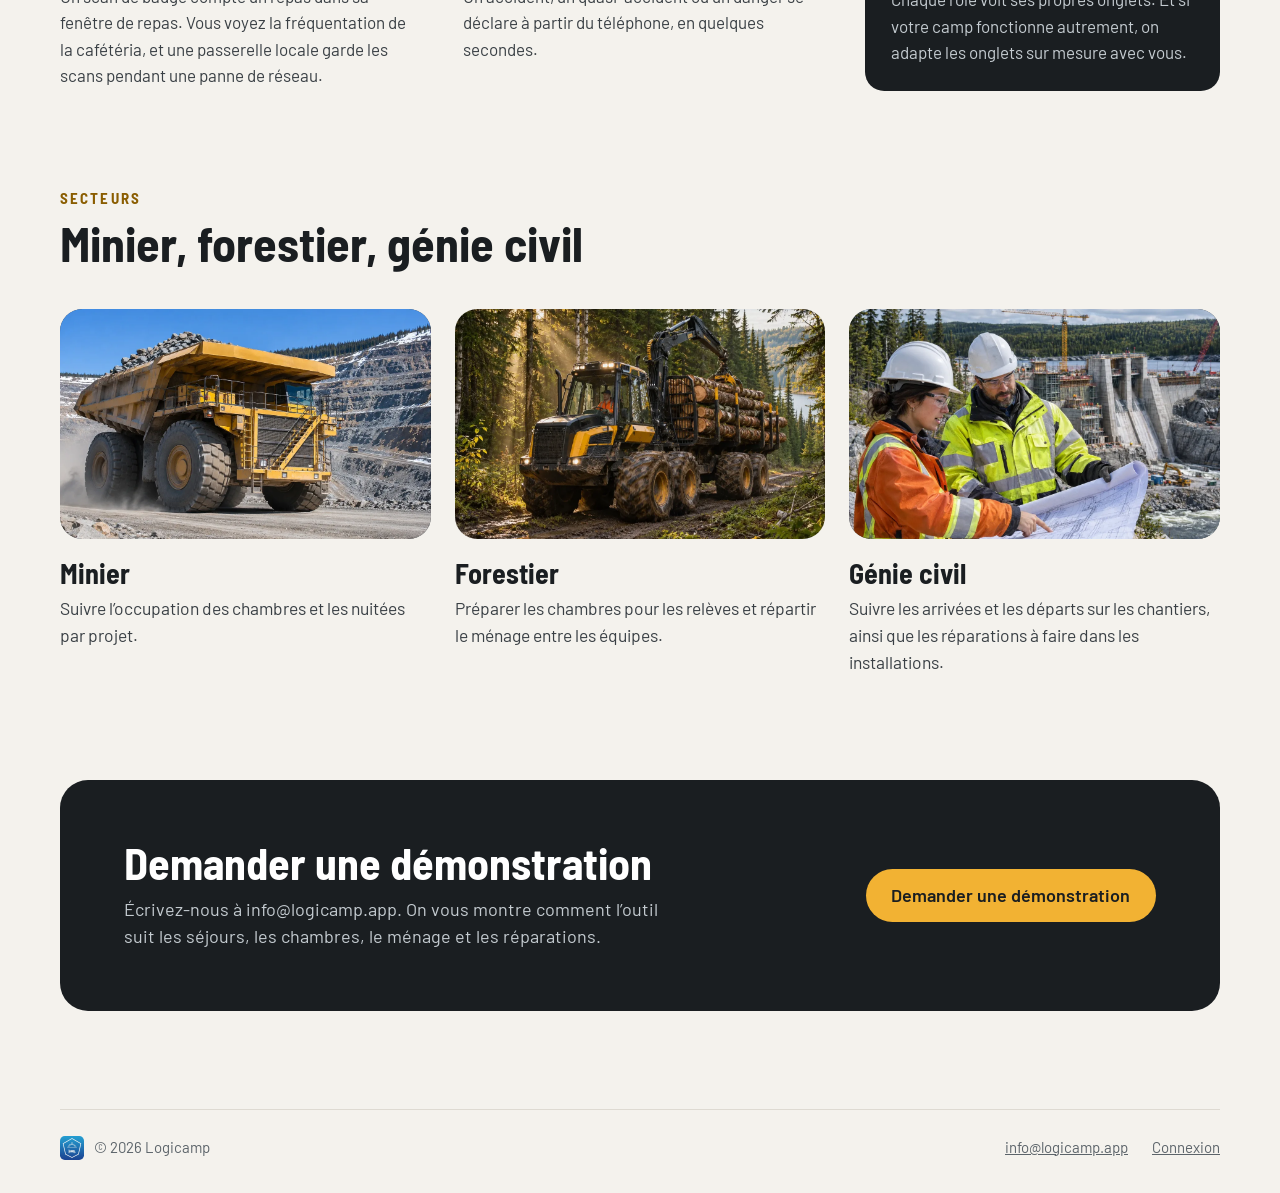
==== commit 00cb16b8: "Ajouter les autres suivis sur l'accueil Nouvelle section « Aussi dans Logicamp » entre les quatre vo" ====
--- a/index.html
+++ b/index.html
@@ -98,6 +98,39 @@
       </div>
     </section>
 
+    <section class="plus" id="plus" aria-labelledby="titre-plus">
+      <div class="contenu">
+        <p class="surtitre">Aussi dans Logicamp</p>
+        <h2 id="titre-plus">Le reste du camp se suit au même endroit</h2>
+        <div class="plus__grille">
+          <article class="fonction">
+            <h3>Équipements</h3>
+            <p>Véhicules, génératrices, équipements de cuisine : l’entretien préventif se planifie aux heures, aux kilomètres ou aux jours, à partir des relevés de compteur. Un équipement peut être déclaré hors service.</p>
+          </article>
+          <article class="fonction">
+            <h3>Réservoirs</h3>
+            <p>Diesel, essence, propane, eau potable, eaux usées : chaque réservoir a sa capacité, son niveau et son seuil d’alerte sur le plan du camp. Vous saisissez le niveau, l’alerte sort quand il passe le seuil.</p>
+          </article>
+          <article class="fonction">
+            <h3>Présences par badge RFID</h3>
+            <p>Les badges montrent en temps réel qui est présent au camp et qui en est sorti. Chaque lecteur a son usage : check-in, check-out, cafétéria ou personnalisé.</p>
+          </article>
+          <article class="fonction">
+            <h3>Repas à la cafétéria</h3>
+            <p>Un scan de badge compte un repas dans sa fenêtre de repas. Vous voyez la fréquentation de la cafétéria, et une passerelle locale garde les scans pendant une panne de réseau.</p>
+          </article>
+          <article class="fonction">
+            <h3>Santé-sécurité</h3>
+            <p>Un accident, un quasi-accident ou un danger se déclare à partir du téléphone, en quelques secondes.</p>
+          </article>
+          <article class="fonction fonction--mesure">
+            <h3>Des onglets sur mesure</h3>
+            <p>Chaque rôle voit ses propres onglets. Et si votre camp fonctionne autrement, on adapte les onglets sur mesure avec vous.</p>
+          </article>
+        </div>
+      </div>
+    </section>
+
     <section class="secteurs" id="secteurs" aria-labelledby="titre-secteurs">
       <div class="contenu">
         <p class="surtitre">Secteurs</p>
--- a/styles.css
+++ b/styles.css
@@ -379,6 +379,41 @@
   transform: translateX(0.25rem);
 }
 
+/* Autres suivis : équipements, réservoirs, RFID, santé-sécurité, sur mesure */
+
+.plus {
+  padding: 6rem 0 0;
+}
+
+.plus h2 {
+  margin-top: 0.5rem;
+  max-width: 40rem;
+  font-size: clamp(2.1rem, 4vw, 3rem);
+  text-wrap: balance;
+}
+
+.plus__grille {
+  display: grid;
+  grid-template-columns: repeat(3, 1fr);
+  gap: 2.5rem 3rem;
+  margin-top: 2.75rem;
+}
+
+.plus .fonction--mesure {
+  padding: 1.5rem 1.6rem 1.6rem;
+  border-top: 0;
+  border-radius: 1.2rem;
+  background: var(--nuit);
+}
+
+.fonction--mesure h3 {
+  color: var(--ambre);
+}
+
+.fonction--mesure p {
+  color: var(--texte-sur-nuit);
+}
+
 /* Secteurs */
 
 .secteurs {
@@ -847,6 +882,15 @@
     grid-template-columns: 1fr;
   }
 
+  .plus {
+    padding-top: 4.5rem;
+  }
+
+  .plus__grille {
+    grid-template-columns: 1fr 1fr;
+    gap: 2.25rem 2.5rem;
+  }
+
   .volet-tete,
   .fonctions,
   .apercu {
@@ -948,7 +992,8 @@
     padding-top: 1.5rem;
   }
 
-  .fonctions__grille {
+  .fonctions__grille,
+  .plus__grille {
     grid-template-columns: 1fr;
     gap: 2rem;
   }
